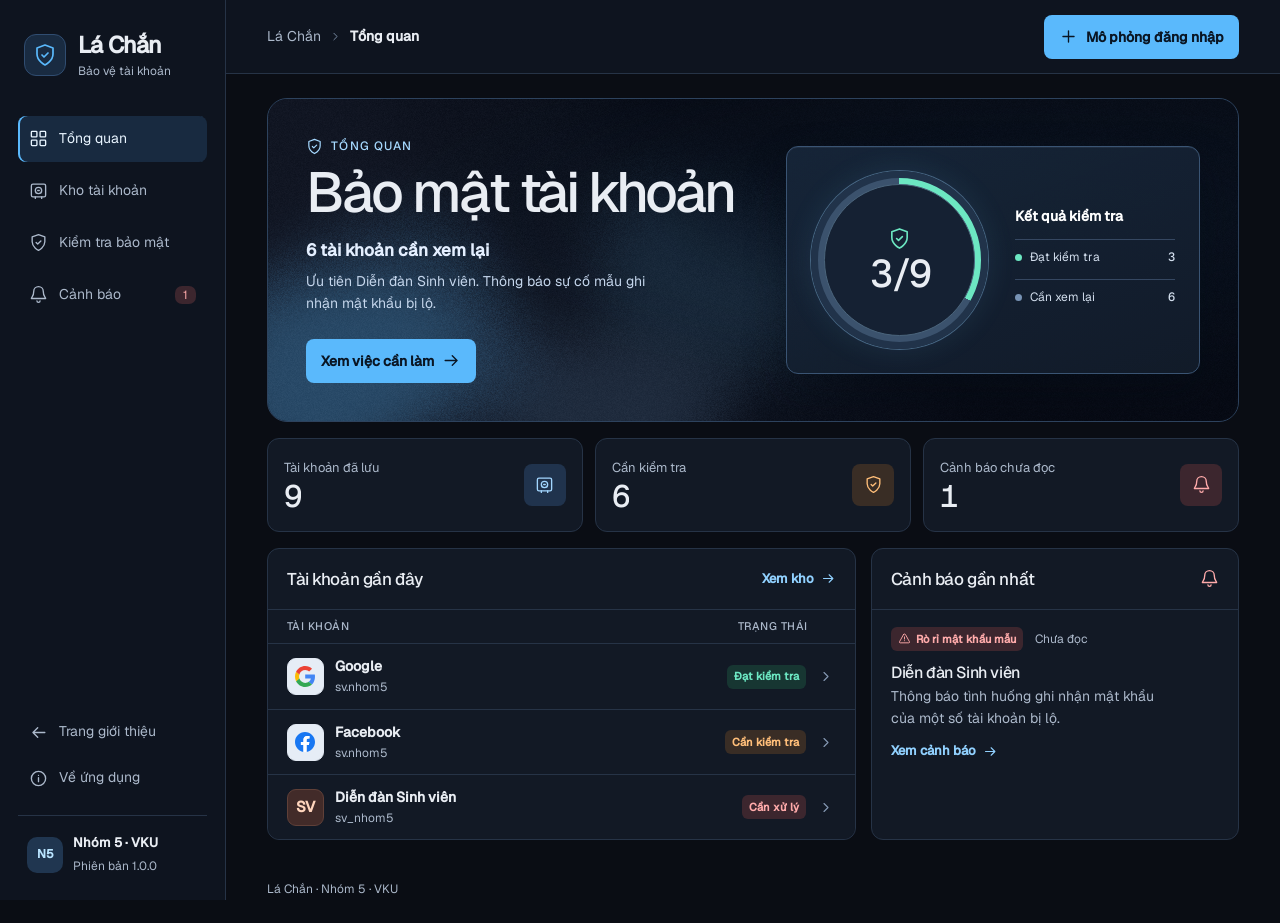
==== app.html @ aacc7a65 "Add files via upload" ====
<!doctype html>
<html lang="vi" data-type="software" data-radius="soft" data-ground="sky" data-motion="live">
<head>
  <meta charset="utf-8">
  <meta name="viewport" content="width=device-width, initial-scale=1">
  <meta name="page-type" content="software">
  <meta name="site-kind" content="software">
  <meta name="theme-color" content="#0a0d14">
  <meta name="description" content="Kho tài khoản, kiểm tra mật khẩu và theo dõi cảnh báo bảo mật của Nhóm 5.">
  <meta property="og:title" content="Lá Chắn · Kho tài khoản">
  <meta property="og:description" content="Quản lý tài khoản và biết việc bảo mật nào cần xử lý.">
  <title>Lá Chắn · Kho tài khoản</title>
  <link rel="icon" href="assets/favicon.png">
  <link rel="stylesheet" href="assets/fonts/fonts.css">
  <link rel="stylesheet" href="assets/taste/system.css">
  <link rel="stylesheet" href="assets/taste/motion.css">
  <link rel="stylesheet" href="app.css">
  <template id="taste-preload">
    <link rel="modulepreload" href="assets/taste/moments/moments.js">
    <link rel="modulepreload" href="assets/taste/moments/lib.js">
    <link rel="modulepreload" href="assets/taste/moments/counter-rolls/moment.js">
  </template>
  <script>
    if (location.protocol !== "file:") {
      document.head.append(document.getElementById("taste-preload").content.cloneNode(true));
      document.documentElement.classList.add('m-enter');
      document.documentElement.classList.add('mo-js');
      setTimeout(() => document.documentElement.classList.add('m-enter-done'), 700);
      setTimeout(() => document.documentElement.classList.add('mo-safe'), 2500);
    }
  </script>
  <script type="module">
    if (location.protocol !== "file:") {
      import("./assets/taste/moments/moments.js").catch(() => {
        document.documentElement.classList.add("mo-safe");
      });
    }
  </script>
  <script defer src="app.js"></script>
  <script defer src="assets/taste-app.js"></script>
</head>
<body>
  <svg class="symbols" xmlns="http://www.w3.org/2000/svg" aria-hidden="true">
    <symbol id="i-shield" viewBox="0 0 24 24"><path d="M12 22s8-4 8-11V5l-8-3-8 3v6c0 7 8 11 8 11Z"/><path d="m9 12 2 2 4-4"/></symbol>
    <symbol id="i-overview" viewBox="0 0 24 24"><rect x="3" y="3" width="7" height="7" rx="1"/><rect x="14" y="3" width="7" height="7" rx="1"/><rect x="3" y="14" width="7" height="7" rx="1"/><rect x="14" y="14" width="7" height="7" rx="1"/></symbol>
    <symbol id="i-vault" viewBox="0 0 24 24"><rect x="3" y="4" width="18" height="16" rx="2"/><path d="M8 20v2m8-2v2m-5-10h2"/><circle cx="12" cy="12" r="4"/></symbol>
    <symbol id="i-bell" viewBox="0 0 24 24"><path d="M18 8a6 6 0 0 0-12 0c0 7-3 7-3 9h18c0-2-3-2-3-9m-8 12a2 2 0 0 0 4 0"/></symbol>
    <symbol id="i-plus" viewBox="0 0 24 24"><path d="M12 5v14M5 12h14"/></symbol>
    <symbol id="i-arrow" viewBox="0 0 24 24"><path d="M4 12h15m-6-6 6 6-6 6"/></symbol>
    <symbol id="i-search" viewBox="0 0 24 24"><circle cx="10.5" cy="10.5" r="6"/><path d="m15 15 4.5 4.5"/></symbol>
    <symbol id="i-chevron" viewBox="0 0 24 24"><path d="m9 6 6 6-6 6"/></symbol>
    <symbol id="i-alert" viewBox="0 0 24 24"><path d="M10.3 4.5 2.8 18a1.5 1.5 0 0 0 1.3 2h15.8a1.5 1.5 0 0 0 1.3-2L13.7 4.5a2 2 0 0 0-3.4 0Z"/><path d="M12 9v4m0 3h.01"/></symbol>
    <symbol id="i-lock" viewBox="0 0 24 24"><rect x="5" y="10" width="14" height="11" rx="2"/><path d="M8 10V7a4 4 0 0 1 8 0v3m-4 5v2"/></symbol>
    <symbol id="i-close" viewBox="0 0 24 24"><path d="m6 6 12 12M6 18 18 6"/></symbol>
    <symbol id="i-eye" viewBox="0 0 24 24"><path d="M2 12s4-6 10-6 10 6 10 6-4 6-10 6-10-6-10-6Z"/><circle cx="12" cy="12" r="2.5"/></symbol>
    <symbol id="i-spark" viewBox="0 0 24 24"><path d="M12 2l2.4 7.6L22 12l-7.6 2.4L12 22l-2.4-7.6L2 12l7.6-2.4L12 2Z"/></symbol>
    <symbol id="i-info" viewBox="0 0 24 24"><circle cx="12" cy="12" r="9"/><path d="M12 11v5m0-8h.01"/></symbol>
    <symbol id="i-refresh" viewBox="0 0 24 24"><path d="M19 8a8 8 0 1 0 1 7m-1-11v5h-5"/></symbol>
    <symbol id="i-check" viewBox="0 0 24 24"><path d="m5 12 4 4L19 6"/></symbol>
    <symbol id="i-back" viewBox="0 0 24 24"><path d="M20 12H5m6-6-6 6 6 6"/></symbol>
  </svg>
  <a class="skip" href="#main">Bỏ qua điều hướng</a>
  <div class="app-frame">
    <aside class="sidebar">
      <a class="brand" href="#tong-quan">
        <span class="brand-mark"><svg class="icon"><use href="#i-shield"/></svg></span>
        <span>Lá Chắn<small>Bảo vệ tài khoản</small></span>
      </a>
      <nav aria-label="Điều hướng chính">
        <a href="#tong-quan" data-route="tong-quan"><svg class="icon"><use href="#i-overview"/></svg><span>Tổng quan</span></a>
        <a href="#kho-tai-khoan" data-route="kho-tai-khoan"><svg class="icon"><use href="#i-vault"/></svg><span>Kho tài khoản</span></a>
        <a href="#kiem-tra" data-route="kiem-tra"><svg class="icon"><use href="#i-shield"/></svg><span>Kiểm tra bảo mật</span></a>
        <a href="#canh-bao" data-route="canh-bao"><svg class="icon"><use href="#i-bell"/></svg><span>Cảnh báo</span><span class="nav-count" data-unread hidden></span></a>
      </nav>
      <div class="sidebar-bottom">
        <a class="about-button" href="index.html"><svg class="icon" aria-hidden="true"><use href="#i-back"/></svg> Trang giới thiệu</a>
        <button class="about-button" type="button" data-action="about"><svg class="icon"><use href="#i-info"/></svg> Về ứng dụng</button>
        <div class="project"><span class="avatar">N5</span><span>Nhóm 5 · VKU<small>Phiên bản 1.0.0</small></span></div>
      </div>
    </aside>
    <main id="main" tabindex="-1">
      <header class="topbar">
        <div class="breadcrumb"><span class="breadcrumb-root">Lá Chắn</span><svg class="icon" aria-hidden="true"><use href="#i-chevron"/></svg><span id="breadcrumb">Tổng quan</span></div>
        <button class="btn btn--primary" type="button" data-action="login"><svg class="icon"><use href="#i-plus"/></svg> Mô phỏng đăng nhập</button>
      </header>
      <noscript><p class="empty">Hãy bật JavaScript trong trình duyệt để dùng Lá Chắn.</p></noscript>
      <div class="workspace wrap">
        <section class="view" id="tong-quan" aria-labelledby="title-overview">
          <section class="hero" data-enter aria-labelledby="title-overview">
            <div class="hero-grain" data-fx="grain-gradient" data-fx-seed="37"
                 data-fx-params='{"speed":0.18,"grain":0.34,"grainMotion":0,"tint":0.23,"calm":0.9,"calmX":0.22}'
                 data-fx-palette='{"bg":"#101927","surface":"#142840","ink":"#e9edf3","accent":"#5ab9fc"}' aria-hidden="true"></div>
            <div class="hero-copy">
              <p class="hero-kicker"><svg class="icon" aria-hidden="true"><use href="#i-shield"/></svg> Tổng quan</p>
              <h1 id="title-overview" tabindex="-1">Bảo mật tài khoản</h1>
              <p id="hero-title"></p>
              <p id="hero-copy"></p>
              <a class="btn btn--primary" href="#kiem-tra">Xem việc cần làm <svg class="icon" aria-hidden="true"><use href="#i-arrow"/></svg></a>
            </div>
            <div class="hero-visual" data-enter-media>
              <div class="coverage-dial" aria-hidden="true">
                <div id="coverage-ring" class="coverage-ring"></div>
                <div class="coverage-dial-label">
                  <svg class="icon"><use href="#i-shield"/></svg>
                  <strong id="coverage-ratio"></strong>
                </div>
              </div>
              <div class="coverage-legend">
                <p class="coverage-heading">Kết quả kiểm tra</p>
                <p><i class="legend-dot legend-clear"></i><span>Đạt kiểm tra</span><strong id="coverage-clear"></strong></p>
                <p><i class="legend-dot legend-review"></i><span>Cần xem lại</span><strong id="coverage-review"></strong></p>
              </div>
            </div>
          </section>
          <div class="metrics" id="metrics" data-moment="counter-rolls" data-moment-opts='{"duration":950,"stagger":70}'></div>
          <div class="overview-grid">
            <section class="panel" aria-labelledby="recent-title">
              <div class="panel-heading">
                <h2 id="recent-title">Tài khoản gần đây</h2>
                <a class="text-link" href="#kho-tai-khoan">Xem kho <svg class="icon"><use href="#i-arrow"/></svg></a>
              </div>
              <div class="row-labels" aria-hidden="true"><span>Tài khoản</span><span>Trạng thái</span></div>
              <div id="recent-accounts"></div>
            </section>
            <section class="panel spotlight" aria-labelledby="spotlight-title">
              <div class="panel-heading"><h2 id="spotlight-title">Cảnh báo gần nhất</h2><svg class="icon spotlight-icon" aria-hidden="true"><use href="#i-bell"/></svg></div>
              <div class="spotlight-body">
                <span class="badge tone-risk"><svg class="icon" aria-hidden="true"><use href="#i-alert"/></svg> Rò rỉ mật khẩu mẫu</span>
                <span class="incident-status" id="spotlight-status"></span>
                <h3>Diễn đàn Sinh viên</h3>
                <p>Thông báo tình huống ghi nhận mật khẩu của một số tài khoản bị lộ.</p>
                <a class="text-link" href="#canh-bao">Xem cảnh báo <svg class="icon"><use href="#i-arrow"/></svg></a>
              </div>
            </section>
          </div>
        </section>
        <section class="view" id="kho-tai-khoan" aria-labelledby="title-vault" hidden>
          <div class="page-heading"><h1 id="title-vault" tabindex="-1">Kho tài khoản</h1><p>Xem thông tin đăng nhập và trạng thái của các tài khoản đã lưu.</p></div>
          <div class="panel">
            <div class="vault-toolbar">
              <label class="search"><svg class="icon"><use href="#i-search"/></svg><input id="vault-search" type="search" aria-label="Tìm tài khoản" placeholder="Tìm dịch vụ hoặc tên đăng nhập"></label>
              <label class="filter"><span class="sr-only">Lọc tài khoản</span><select id="vault-filter">
                <option value="all">Tất cả trạng thái</option><option value="review">Cần kiểm tra</option><option value="clear">Không có việc cần làm</option>
              </select></label>
            </div>
            <p class="result-count" id="vault-count" aria-live="polite"></p>
            <div class="row-labels" aria-hidden="true"><span>Tài khoản</span><span>Trạng thái</span></div>
            <div id="vault-accounts"></div>
          </div>
        </section>
        <section class="view" id="kiem-tra" aria-labelledby="title-health" hidden>
          <div class="page-heading"><h1 id="title-health" tabindex="-1">Kiểm tra bảo mật</h1><p>Ưu tiên tài khoản liên quan đến sự cố, rồi xem mật khẩu và xác thực hai yếu tố.</p></div>
          <div class="checks" id="security-checks"></div>
        </section>
        <section class="view" id="canh-bao" aria-labelledby="title-alerts" hidden>
          <div class="page-heading"><h1 id="title-alerts" tabindex="-1">Cảnh báo</h1><p>Xem sự cố ở dịch vụ đã lưu và các bước xử lý được đề xuất.</p></div>
          <div id="alerts-content"></div>
        </section>
      </div>
      <footer class="main-footer">Lá Chắn · Nhóm 5 · VKU</footer>
    </main>
  </div>
  <dialog id="dialog" aria-labelledby="dialog-title">
    <div class="dialog-head">
      <h2 id="dialog-title"></h2>
      <button class="btn icon-button" type="button" data-action="close" aria-label="Đóng hộp thoại"><svg class="icon"><use href="#i-close"/></svg></button>
    </div>
    <div id="dialog-content"></div>
  </dialog>
  <div id="notice" class="notice" role="status" aria-live="polite"></div>
</body>
</html>
---- assets/fonts/fonts.css ----
/* cyrillic-ext */
@font-face {
  font-family: 'Geist';
  font-style: normal;
  font-weight: 400 500;
  font-display: swap;
  src: url(geist-1.woff2) format('woff2');
  unicode-range: U+0460-052F, U+1C80-1C8A, U+20B4, U+2DE0-2DFF, U+A640-A69F, U+FE2E-FE2F;
}
/* cyrillic */
@font-face {
  font-family: 'Geist';
  font-style: normal;
  font-weight: 400 500;
  font-display: swap;
  src: url(geist-2.woff2) format('woff2');
  unicode-range: U+0301, U+0400-045F, U+0490-0491, U+04B0-04B1, U+2116;
}
/* vietnamese */
@font-face {
  font-family: 'Geist';
  font-style: normal;
  font-weight: 400 500;
  font-display: swap;
  src: url(geist-3.woff2) format('woff2');
  unicode-range: U+0102-0103, U+0110-0111, U+0128-0129, U+0168-0169, U+01A0-01A1, U+01AF-01B0, U+0300-0301, U+0303-0304, U+0308-0309, U+0323, U+0329, U+1EA0-1EF9, U+20AB;
}
/* latin-ext */
@font-face {
  font-family: 'Geist';
  font-style: normal;
  font-weight: 400 500;
  font-display: swap;
  src: url(geist-4.woff2) format('woff2');
  unicode-range: U+0100-02BA, U+02BD-02C5, U+02C7-02CC, U+02CE-02D7, U+02DD-02FF, U+0304, U+0308, U+0329, U+1D00-1DBF, U+1E00-1E9F, U+1EF2-1EFF, U+2020, U+20A0-20AB, U+20AD-20C4, U+2113, U+2C60-2C7F, U+A720-A7FF;
}
/* latin */
@font-face {
  font-family: 'Geist';
  font-style: normal;
  font-weight: 400 500;
  font-display: swap;
  src: url(geist-5.woff2) format('woff2');
  unicode-range: U+0000-00FF, U+0131, U+0152-0153, U+02BB-02BC, U+02C6, U+02DA, U+02DC, U+0304, U+0308, U+0329, U+2000-206F, U+20AC, U+2122, U+2191, U+2193, U+2212, U+2215, U+FEFF, U+FFFD;
}
/* cyrillic-ext */
@font-face {
  font-family: 'Geist Mono';
  font-style: normal;
  font-weight: 400 500;
  font-display: swap;
  src: url(geist-6.woff2) format('woff2');
  unicode-range: U+0460-052F, U+1C80-1C8A, U+20B4, U+2DE0-2DFF, U+A640-A69F, U+FE2E-FE2F;
}
/* cyrillic */
@font-face {
  font-family: 'Geist Mono';
  font-style: normal;
  font-weight: 400 500;
  font-display: swap;
  src: url(geist-7.woff2) format('woff2');
  unicode-range: U+0301, U+0400-045F, U+0490-0491, U+04B0-04B1, U+2116;
}
/* symbols2 */
@font-face {
  font-family: 'Geist Mono';
  font-style: normal;
  font-weight: 400 500;
  font-display: swap;
  src: url(geist-8.woff2) format('woff2');
  unicode-range: U+2000-2001, U+2004-2008, U+200A, U+23B8-23BD, U+2500-259F;
}
/* vietnamese */
@font-face {
  font-family: 'Geist Mono';
  font-style: normal;
  font-weight: 400 500;
  font-display: swap;
  src: url(geist-9.woff2) format('woff2');
  unicode-range: U+0102-0103, U+0110-0111, U+0128-0129, U+0168-0169, U+01A0-01A1, U+01AF-01B0, U+0300-0301, U+0303-0304, U+0308-0309, U+0323, U+0329, U+1EA0-1EF9, U+20AB;
}
/* latin-ext */
@font-face {
  font-family: 'Geist Mono';
  font-style: normal;
  font-weight: 400 500;
  font-display: swap;
  src: url(geist-10.woff2) format('woff2');
  unicode-range: U+0100-02BA, U+02BD-02C5, U+02C7-02CC, U+02CE-02D7, U+02DD-02FF, U+0304, U+0308, U+0329, U+1D00-1DBF, U+1E00-1E9F, U+1EF2-1EFF, U+2020, U+20A0-20AB, U+20AD-20C4, U+2113, U+2C60-2C7F, U+A720-A7FF;
}
/* latin */
@font-face {
  font-family: 'Geist Mono';
  font-style: normal;
  font-weight: 400 500;
  font-display: swap;
  src: url(geist-11.woff2) format('woff2');
  unicode-range: U+0000-00FF, U+0131, U+0152-0153, U+02BB-02BC, U+02C6, U+02DA, U+02DC, U+0304, U+0308, U+0329, U+2000-206F, U+20AC, U+2122, U+2191, U+2193, U+2212, U+2215, U+FEFF, U+FFFD;
}
---- assets/taste/system.css ----
/*
  taste-skill system.css - the one system for the page. Link it first, then assets/ui/cards.css (the
  feature card, its panel and the fragment placements), then set the palette (--p-*), the fonts and
  the radius set on :root in the page (node scripts/start.mjs prints that block).
  Do not add a second grid, spacing scale, type scale, radius scale, button or card style.
*/

/* ---------------------------------------------------------------- tokens */
:root {
  /* palette (hex only; fx.js reads --bg --surface --ink --muted --accent --accent-ink) */
  --p-bg: #ffffff;
  --p-surface: #f4f4f4;
  --p-ink: #111111;
  --p-muted: #6b6b6b;
  --p-accent: #1a4be0;
  --p-accent-ink: #ffffff;
  --p-action: #1a4be0;      /* buttons, links, focus: the accent, or the ink when the accent is too pale */
  --p-action-ink: #ffffff;
  --p-inv-bg: #111111;
  --p-inv-surface: #1c1c1c;
  --p-inv-ink: #f4f4f4;
  --p-inv-muted: #a3a3a3;
  --p-inv-accent: #ffffff;
  --p-inv-accent-ink: #111111;
  --p-inv-action: #ffffff;
  --p-inv-action-ink: #111111;
  /* the lit ground behind UI and in the closing band (references/cards.md), one per page, tech pages only
     (none on kind other, which is flat): <html data-ground="sand|sky|sage|painting">. system.js gives it to every ground
     that holds UI, on light and dark pages alike; --hue on one panel changes only its accent */
  --ground-bg: #d9ccb7; --ground-surface: #e9e0d2; --ground-ink: #2a2622; --ground-muted: #5a534a; --ground-accent: #a8794a;

  /* fonts */
  --font-display: system-ui, -apple-system, "Segoe UI", sans-serif;
  --font-text: system-ui, -apple-system, "Segoe UI", sans-serif;
  --font-mono: ui-monospace, "SFMono-Regular", Menlo, Consolas, monospace;
  --display-weight: 400;    /* headlines 400; 500 on a tech page (software, gaming, hardware) */
  --display-tracking: -0.025em;

  /* the page rhythm (references/layout-v4.md): one section per screen. The header is fixed and
     --nav tall; every section is padded --padt above and --padb (plus the phone action bar, --bar)
     below, and is exactly one or two screens tall (--h: 1 or 2; --hm on a phone). The hero's words
     start --hgap under the header and its content ends --hpadb above the fold. */
  --nav: 72px;
  --padt: 120px;
  --padb: 72px;
  --hgap: 48px;
  --hpadb: 64px;
  --bar: 0px;
  /* grid: one .wrap (alias .container) for the header, every section and the footer, the same
     --gut on both sides: 1280 wide at x 80-1360 at 1440, 342 at x 24-366 at 390 */
  --container: 1280px;
  --gut: 80px;
  --pad: var(--gut);
  --gutter: 24px;

  /* spacing: 4/8 scale */
  --s-1: 4px;  --s-2: 8px;  --s-3: 12px; --s-4: 16px; --s-5: 24px;
  --s-6: 32px; --s-7: 48px; --s-8: 64px; --s-9: 96px; --s-10: 128px;
  --section: 40px;      /* only a .section outside main (the kit's demo pages); every main > section and
                           footer.closing take --padt and --padb */
  --section-band: 56px; /* the same for an older footer outside footer.closing */
  --head-gap: 48px;     /* the one heading-to-content gap, 32 on a phone (layout.css reads it as --ly-head-gap) */
  --card-pad: 16px;     /* card padding (cards.css sets its own for cards with a panel) */
  --card-gap: 16px;     /* gap between cards */

  /* type scale (the only sizes on the page) */
  --t-label: 13px;
  --t-small: 14px;
  --t-body: 16px;
  --t-lead: 18px;
  --t-card: 18px;
  --t-h3: 24px;
  /* straight lines from the phone size at 390 to the desktop size at 1440 (system.md's table) */
  --t-h2: clamp(30px, 1.72vw + 23.3px, 48px);
  --t-h1: clamp(38px, 3.24vw + 25.4px, 72px);
  /* a big number stays a step under the h2 (VI-11): 38 at 1440, 28 at 390, so it never reads as a
     section heading; a stats row and a price set their own, smaller still */
  --t-stat: clamp(28px, .952vw + 24.29px, 38px);

  /* radius: one scale (soft by default; data-radius on <html> switches it) */
  --r-sm: 8px;  --r-md: 12px; --r-lg: 20px; --r-btn: 8px;

  /* controls (fixed here; a page never adds its own) */
  --btn-h: 44px;
  --btn-h-sm: 36px;
  --nav-h: var(--nav);  /* the older name, kept for the kit's files */
  --icon: 16px;         /* small icons: socials, menu chevrons, mono brand marks */

  /* motion: the one UI ease-out (motion.css --m-ease and ui/base.css --u-ease read it; references/motion.md) */
  --ease: cubic-bezier(.2, .8, .2, 1);
  --dur: 180ms;
}
html[data-radius="sharp"] { --r-sm: 4px; --r-md: 6px;  --r-lg: 8px;  --r-btn: 4px; }
html[data-radius="soft"]  { --r-sm: 8px; --r-md: 12px; --r-lg: 20px; --r-btn: 8px; }
html[data-radius="round"] { --r-sm: 10px; --r-md: 16px; --r-lg: 24px; --r-btn: 999px; }
/* the four lit grounds (references/cards.md); sand is the default above. painting goes with
   painterly-landscape (x.ai's daylight sky over olive hills) */
html[data-ground="sky"]      { --ground-bg: #c6d3df; --ground-surface: #d6e0e9; --ground-ink: #25303a; --ground-muted: #4d5964; --ground-accent: #3f6a92; }
html[data-ground="sage"]     { --ground-bg: #cdd6c6; --ground-surface: #dce3d6; --ground-ink: #262d24; --ground-muted: #535b51; --ground-accent: #6c8e63; }
html[data-ground="painting"] { --ground-bg: #79a8d6; --ground-surface: #a6c4e2; --ground-ink: #16212c; --ground-muted: #273949; --ground-accent: #9c9b3c; }
/* cards.css takes its card and panel radii from this scale */
html[data-radius] .card { --c-r: var(--r-lg); }
html[data-radius] .panel { --p-r: var(--r-md); }

/* a phone: the header 56, the sections padded 96 / 48, the hero's words 40 under the header and its
   content ending 24 above the fold, 24 at both sides, 12 between columns */
@media (max-width: 639px) {
  :root { --nav: 56px; --padt: 96px; --padb: 48px; --hgap: 40px; --hpadb: 24px; --gut: 24px; --gutter: 12px; --card-gap: 12px; --head-gap: 32px; }
}
@media (min-width: 640px) {
  :root { --gut: 48px; --section: 48px; --section-band: 72px; --card-pad: 24px; }
}
@media (min-width: 1024px) {
  :root { --gut: 80px; --section: 56px; --section-band: 96px; --card-gap: 24px;
          --t-lead: 20px; --t-card: 20px; --t-h3: 28px; }
  /* a place (and a local service): the 1200 column at x 120-1320 */
  html[data-type="place"] { --gut: 120px; --container: 1200px; }
}
/* a place (VI-06, ST-96, PH-23): its own smaller type (h1 48/53 and 32/37, h2 32/40 and 24/30, titles
   and the sub-line 20 and 18), the Recipe 3 hero's gap under its photograph (40, 24 on a phone),
   square photographs and cards and 2px buttons, whatever data-radius and data-buttons say */
:root[data-type="place"] {
  --hgap: 40px;
  --t-h1: clamp(32px, 1.524vw + 26.06px, 48px);
  --t-h2: clamp(24px, .762vw + 21px, 32px);
  --t-h3: clamp(20px, .381vw + 18.51px, 24px);
  --r-sm: 2px; --r-md: 0px; --r-lg: 0px; --r-btn: 2px;
}
:root[data-type="place"] :is(h1, .t-h1) { line-height: 1.104; }
:root[data-type="place"] :is(h2, .t-h2) { line-height: 1.25; }
@media (max-width: 639px) {
  :root[data-type="place"] { --hgap: 24px; }
  :root[data-type="place"] :is(h1, .t-h1) { line-height: 1.156; }
}

/* ---------------------------------------------------------------- grounds (at most three) */
:root, .ground-base {
  --bg: var(--p-bg); --surface: var(--p-surface); --ink: var(--p-ink); --muted: var(--p-muted);
  --accent: var(--p-accent); --accent-ink: var(--p-accent-ink); --card: var(--p-surface);
  --action: var(--p-action); --action-ink: var(--p-action-ink);
}
.ground-surface {
  --bg: var(--p-surface); --surface: var(--p-bg); --ink: var(--p-ink); --muted: var(--p-muted);
  --accent: var(--p-accent); --accent-ink: var(--p-accent-ink); --card: var(--p-bg);
  --action: var(--p-action); --action-ink: var(--p-action-ink);
}
.ground-inverse {
  --bg: var(--p-inv-bg); --surface: var(--p-inv-surface); --ink: var(--p-inv-ink); --muted: var(--p-inv-muted);
  --accent: var(--p-inv-accent); --accent-ink: var(--p-inv-accent-ink); --card: var(--p-inv-surface);
  --action: var(--p-inv-action); --action-ink: var(--p-inv-action-ink);
}
:root, .ground-base, .ground-surface, .ground-inverse {
  --line: color-mix(in oklab, var(--ink) 11%, transparent);
  --line-strong: color-mix(in oklab, var(--ink) 20%, transparent);
  /* effects (fx.js) and UI fragments (assets/ui) take the colours of the ground they sit on */
  --fx-bg: var(--bg); --fx-surface: var(--surface); --fx-ink: var(--ink); --fx-muted: var(--muted);
  --fx-accent: var(--accent); --fx-accent-ink: var(--accent-ink);
  --ui-font: var(--font-text); --ui-mono: var(--font-mono); --ui-radius: var(--r-md);
}
.ground-base, .ground-surface, .ground-inverse { background: var(--bg); color: var(--ink); }

/* ---------------------------------------------------------------- base */
*, *::before, *::after { box-sizing: border-box; }
/* an anchor lands on the section's top (the judge's frame): the fixed header covers --nav of its --padt */
html { -webkit-text-size-adjust: 100%; scroll-padding-top: 0; scroll-behavior: auto; margin: 0; }
body {
  margin: 0; background: var(--bg); color: var(--ink);
  font: 400 var(--t-body)/1.55 var(--font-text);
  -webkit-font-smoothing: antialiased; text-rendering: optimizeLegibility; overflow-x: clip;
}
img, svg, video, canvas { display: block; max-width: 100%; }
/* hidden means hidden, also on an img the line above makes a block (a menu tab's photograph, a peek photograph) */
[hidden] { display: none !important; }
img, video { height: auto; }
a { color: inherit; text-decoration: none; }
button { font: inherit; color: inherit; }
h1, h2, h3, h4, p, ul, ol, figure, blockquote { margin: 0; }
ul, ol { padding: 0; list-style: none; }
h1, h2, h3, h4 {
  font-family: var(--font-display); font-weight: var(--display-weight);
  letter-spacing: var(--display-tracking); text-wrap: balance; overflow-wrap: break-word;
  /* a long word (a German compound at 390) breaks at a syllable with a hyphen, in the language of <html lang>;
     only words of 10 letters or more, 4 at least on each side, so a short English heading never breaks */
  hyphens: auto; -webkit-hyphens: auto; hyphenate-limit-chars: 10 4 4;
}
h1, .t-h1 { font-size: var(--t-h1); line-height: 1.04; }
h2, .t-h2 { font-size: var(--t-h2); line-height: 1.1; }
h3, .t-h3 { font-size: var(--t-h3); line-height: 1.2; }
h4, .t-card { font-family: var(--font-text); font-weight: 500; font-size: var(--t-card); line-height: 1.3; letter-spacing: -0.01em; }
p { text-wrap: pretty; }
.t-lead  { font-size: var(--t-lead); line-height: 1.5; }
.t-body  { font-size: var(--t-body); line-height: 1.55; }
.t-small { font-size: var(--t-small); line-height: 1.5; }
.t-label { font-size: var(--t-label); font-weight: 500; line-height: 1.4; letter-spacing: 0.01em; }
.t-stat  { font-family: var(--font-display); font-weight: var(--display-weight); font-size: var(--t-stat);
           line-height: 1; letter-spacing: var(--display-tracking); font-variant-numeric: tabular-nums; }
.muted { color: var(--muted); }
.mono  { font-family: var(--font-mono); }
.measure { max-width: 62ch; }
:focus-visible { outline: 2px solid var(--action); outline-offset: 2px; border-radius: 2px; }
::selection { background: color-mix(in oklab, var(--accent) 30%, transparent); }

/* ---------------------------------------------------------------- grid */
.wrap, .container { width: min(100% - 2 * var(--gut), var(--container)); margin-inline: auto; padding-inline: 0; }
.grid { display: grid; grid-template-columns: repeat(12, minmax(0, 1fr)); column-gap: var(--gutter); row-gap: var(--card-gap); }
.grid > * { min-width: 0; grid-column: 1 / -1; }
.section { padding-block: var(--section); }

/* ---------------------------------------------------------------- one section per screen
   The page is a stack of screens. Framed at scrollY = k x the screen height, a shot shows exactly one
   section: the hero alone on the first screen, every other section (and footer.closing, the close and
   the footer in one) exactly one or two screens tall, its h2 first, --padt under its top. Heights
   and padding do it: no pinning, snapping or script.
     <section class="section" id=".." style="--h: 2">     (2 screens; --hm sets a phone's count alone)
       <div class="wrap"> the h2 first, then the content </div>     (the one in-flow child)
     </section>
   A layer (a full-bleed photograph or ground behind the words) is an <img class="layer" aria-hidden="true">
   beside the .wrap. Content must fit: one screen holds 708px of content at 1440x900 (900 - 120 - 72),
   two hold 1,608 (the second screen's part starts --padt under its top with .g2). From 640 to 1279 a
   section keeps at least its screens and grows past them rather than overlap the next. */
main > :is(section, .section), footer.closing {
  position: relative; box-sizing: border-box;
  height: calc(var(--h, 1) * 100vh); height: calc(var(--h, 1) * 100svh);
  padding: var(--padt) 0 calc(var(--padb) + var(--bar));
}
main > :is(section, .section) > :is(.wrap, .container), footer.closing > .wrap { position: relative; z-index: 1; height: 100%; }
main > :is(section, .section) > :is(.wrap, .container):not(.grid) { display: flex; flex-direction: column; }
/* a .wrap that is the section's grid too (class="wrap grid"): its rows start at the top */
main > :is(section, .section) > :is(.wrap, .container).grid { align-content: start; }
/* .fill: the block that takes what the screen leaves under the heading (a photograph, a frame) */
main > :is(section, .section) > .wrap > .fill { flex: 1 1 0; min-height: 0; }
/* two screens as two groups: row 1 the h2 and the first group, row 2 the rest (no second h2), starting
   --padt under the second screen's top, so the second shot looks like any other section */
main > :is(section, .section).g2, footer.closing.g2 { --h: 2; }
main > :is(section, .section).g2 > :is(.wrap, .container), footer.closing.g2 > .wrap { display: grid; grid-template-rows: minmax(0, 1fr) minmax(0, 1fr); row-gap: calc(var(--padt) + var(--padb) + var(--bar)); }
main > :is(section, .section).g2 > :is(.wrap, .container) > *, footer.closing.g2 > .wrap > * { min-height: 0; align-self: start; }
main > :is(section, .section).g2 > :is(.wrap, .container) > :is(.group, .fill) { align-self: stretch; }
/* a group: one screen's part of a .g2 section (its h2 and first rows, or the rest) */
.group { display: flex; flex-direction: column; min-height: 0; }
/* each screen's card row runs down to that screen's foot (the cards stretch, their panels grow), so
   the second screen of a .g2 is never a short row over an empty ground; both rows end on the same line */
@media (min-width: 1024px) {
  main > :is(section, .section).g2 > .wrap > .grid:last-child,
  main > :is(section, .section).g2 > .wrap > .group > .grid:last-child { align-self: stretch; flex: 1 1 auto; min-height: 0; }
}
.group > .fill { flex: 1 1 0; min-height: 0; }
@media (min-width: 640px) and (max-width: 1279px) {
  main > :is(section, .section):not(.hero, .section--hero), footer.closing {
    height: auto; min-height: calc(var(--h, 1) * 100vh); min-height: calc(var(--h, 1) * 100svh);
  }
  /* the section is a column and its .wrap takes all of it, so a .fill (a photograph, a frame) still
     grows to the section's foot (a min-height percentage would not resolve, leaving it at its least) */
  /* :where() keeps it at no weight, so a page's own phone- or tablet-only hiding (section.desk-only { display: none }) wins */
  :where(main > :is(section, .section):not(.hero, .section--hero), footer.closing) { display: flex; flex-direction: column; }
  main > :is(section, .section):not(.hero, .section--hero) > :is(.wrap, .container), footer.closing > .wrap { flex: 1 0 auto; height: auto; min-height: 0; }
}
/* a phone: lvh (the screen with its bars hidden) for every section but the hero; --hm when stacking
   makes the content taller than the desktop count */
@media (max-width: 639px) {
  /* at least its screens, never less: content a screen cannot hold makes the section taller (the rhythm
     check then asks for --hm: 2 or less content); a fixed height would lay its last rows over the next
     section, the fault the phone shots showed most (a list under the closing heading and its button) */
  main > :is(section, .section):not(.hero, .section--hero), footer.closing {
    height: auto; min-height: calc(var(--hm, var(--h, 1)) * 100vh); min-height: calc(var(--hm, var(--h, 1)) * 100lvh);
  }
  /* one grid row at least the screens tall that grows with the .wrap's content: the .wrap is stretched to
     it, so its .fill and its two groups still share a definite height */
  /* (at no weight, as on the tablet: a page's own section.desk-only { display: none } still hides it) */
  :where(main > :is(section, .section):not(.hero, .section--hero):has(> :is(.wrap, .container)), footer.closing) {
    display: grid; grid-template-columns: minmax(0, 1fr); grid-template-rows: 1fr; grid-auto-rows: auto;
  }
  main > :is(section, .section):not(.hero, .section--hero) > :is(.wrap, .container), footer.closing > .wrap { height: auto; }
  main > :is(section, .section).g2m, footer.closing.g2m { --hm: 2; }
  main > :is(section, .section).g2m > :is(.wrap, .container), footer.closing.g2m > .wrap { display: grid; grid-template-rows: minmax(0, 1fr) minmax(0, 1fr); row-gap: calc(var(--padt) + var(--padb) + var(--bar)); }
  /* stacked in one, the two groups keep the open cards' 32px, so the first group's last panel never meets
     the next card's title */
  main > :is(section, .section).g2:not(.g2m) > :is(.wrap, .container) { display: flex; row-gap: var(--s-6); }
  /* what the two screens leave goes around the second group, so it opens below the header, not on the fold */
  main > :is(section, .section).g2:not(.g2m) > :is(.wrap, .container) > :last-child { margin-block: auto; }
  main > :is(section, .section).g2:not(.g2m) > :is(.wrap, .container) > * { align-self: stretch; }
}
/* a layer: the photograph or ground of a whole section, under its words, edge to edge */
main > :is(section, .section) > :is(img, video, canvas, picture).layer,
footer.closing > :is(img, video, canvas, picture).layer {
  position: absolute; inset: 0; z-index: 0; width: 100%; height: 100%; max-width: none; object-fit: cover; object-position: var(--pos, 50% 50%);
}
main > :is(section, .section) > picture.layer > img { width: 100%; height: 100%; object-fit: cover; }

/* the hero: exactly the first screen, the fixed header over its top. Its words start --hgap under the
   header (--photo adds a full-bleed photograph's height above them on a place); its content ends
   --hpadb above the fold, and nothing of the next section shows, at 1440, 1024, 820 and 390.
     <section class="hero hero--<type>"><div class="wrap"><div class="hero-text"> .. </div>[one strip]</div></section>
   .hero-text holds the whole composition (the words, and the picture or window beside or under them);
   one docked strip (logos, three facts) may follow it, at most 96px, desktop only. */
main > :is(.hero, .section--hero) {
  height: 100vh; height: 100svh; min-height: 0;
  padding: calc(var(--nav) + var(--photo, 0px) + var(--hgap)) 0 calc(var(--hpadb) + var(--bar));
}
:is(.hero, .section--hero) > .wrap { height: 100%; display: grid; grid-template-rows: minmax(0, 1fr) auto; row-gap: var(--s-7); }
:is(.hero, .section--hero) > .wrap > .hero-text { min-height: 0; }
/* a phone: the hero is at least the first screen and grows when a short phone (320x640) cannot hold its
   words, buttons and picture, so nothing of it lies over the next section or under the header */
@media (max-width: 639px) {
  main > :is(.hero, .section--hero) { height: auto; min-height: 100vh; min-height: 100svh; }
  main > :is(.hero, .section--hero):has(> :is(.wrap, .container)) { display: grid; grid-template-columns: minmax(0, 1fr); grid-template-rows: 1fr; grid-auto-rows: auto; }
  main > :is(.hero, .section--hero) > :is(.wrap, .container) { height: auto; }
}
:is(.hero, .section--hero) > .wrap > .hero-strip { grid-row: 2; max-height: 96px; }
@media (max-width: 639px) { :is(.hero, .section--hero) > .wrap > .hero-strip { display: none; } }
.section--hero .section-head { max-width: 860px; }
/* the starter's own hero (hero-split): the words on span-5 top-aligned, the picture on span-6 start-7
   as tall as the hero's content box (at most 716 at 1440x900); a phone stacks words, then the picture
   in what is left */
.hero-text.hero-split { height: 100%; align-items: stretch; }
.hero-split > .hero-copy { align-self: start; }
.hero-split > .hero-visual { position: relative; min-height: 0; height: 100%; }
@media (max-width: 1023px) {
  .hero-text.hero-split { display: flex; flex-direction: column; gap: var(--s-6); }
  .hero-split > .hero-visual { flex: 1 1 0; min-height: 200px; height: auto; }
}
.hero-copy > * + * { margin-top: var(--s-5); }
/* the h1 first in the words' column: its capitals start on the picture's top line, not the line box's
   (the leading above the capitals would put the words about 12px under the photograph's top) */
.hero-copy > h1:first-child { text-box: trim-start cap alphabetic; }
.hero-copy > .btn-row { margin-top: var(--s-6); }
/* three short facts at the foot of the words' column, on the picture's bottom line (no dead space
   under the buttons): <dl class="hero-facts"><div><dt>..</dt><dd>..</dd></div> x3</dl> */
@media (min-width: 1024px) {
  .hero-split > .hero-copy { height: 100%; display: flex; flex-direction: column; }
  .hero-split > .hero-copy > .hero-facts { margin-top: auto; }
}
.hero-facts { display: grid; grid-template-columns: repeat(3, minmax(0, 1fr)); gap: var(--s-5) var(--gutter); margin: 0; }
.hero-facts > div { display: grid; gap: var(--s-1); align-content: start; }
.hero-facts dt { font-size: var(--t-small); color: var(--muted); }
.hero-facts dd { margin: 0; font-weight: 500; }
@media (max-width: 1023px) { .hero-facts { display: none; } }
/* a notice line above the h1 (changed hours, a delivery cut-off): one line with a number, static,
   starting on the left line like the h1 under it */
.hero-notice { font-size: var(--t-small); font-weight: 500; color: var(--ink); }
.hero-notice b, .hero-notice strong { font-weight: 500; color: var(--accent); }
.hero-copy > .hero-notice + h1 { margin-top: var(--s-5); }

/* a phone: open tiles from a row of three or four (rooms, goods, beans) go two-up, an odd last one
   across the row, so a row of three fits one 844px screen (stacked one under another they need two) */
@media (max-width: 639px) {
  .grid > .tile:is(.span-3, .span-4) { grid-column: auto / span 6; }
  .grid > .tile:is(.span-3, .span-4):nth-child(odd of .tile):nth-last-child(1 of .tile) { grid-column: 1 / -1; }
  .grid > .tile:is(.span-3, .span-4) .tile__head { flex-wrap: wrap; gap: 0 var(--s-2); }
}
/* a phone: open cards (words on the ground, the panel under them) stacked one under another keep 32px
   between a panel's foot and the next card's title, so a title never reads as the panel's caption */
@media (max-width: 639px) { .grid:has(> .card--open) { row-gap: var(--s-6); } }
/* a phone stacks a two-screen section's four open tiles into its two screens: their panels take 180px (a wide
   crop), so the h2 and the first two tiles of two lines each end on the first screen and the four inside both,
   not a third of a screen past. A page that sets its group's own --p-h (#features .panel) sets its phone value
   too, as the starter does */
@media (max-width: 639px) { main > :is(section, .section).g2 .card--open > .panel { --p-h: 180px; } }
/* spans: desktop >= 1024. Tablet 640-1023: text cards on span-3 and span-6 go two-up; cards with a
   panel (a visual needs the width; the one exception is a span-6 pair, below)
   and everything else (split text and visuals, span-4 cards, span-5/7/8 blocks) take the full row, so a split stacks and no row is left half empty. Phone < 640: one column. */
@media (min-width: 640px) and (max-width: 1023px) {
  .grid > .card.span-3:not(:has(> .panel)), .grid > .card.span-6:not(:has(> .panel)) { grid-column: auto / span 6; }
  /* the one exception with a panel: a 2x2 (or a pair) of span-6 cards stays two-up from 720px (a panel
     of about 310px and more, wide enough for a kit fragment), so four cards take one or two screens
     at 768-820 instead of a card per row (four stacked panels run past two screens). Split cards and
     every other span keep the full row. Under 720 a card per row. */
  @media (min-width: 720px) {
    .grid > .card.span-6:has(> .panel):not(.card--split) { grid-column: auto / span 6; }
    .grid > .card.span-6:has(> .panel):not(.card--split):nth-child(odd of .card.span-6):nth-last-child(1 of .card.span-6) { grid-column: 1 / -1; }
  }
  /* open tiles (rooms, models, people, a photo pair) go two-up; an odd last one takes the row */
  .grid > .tile:is(.span-3, .span-4, .span-6) { grid-column: auto / span 6; }
  .grid > .tile:is(.span-3, .span-4, .span-6):nth-child(odd of .tile):nth-last-child(1 of .tile) { grid-column: 1 / -1; }
}
@media (min-width: 1024px) {
  .span-2  { grid-column: auto / span 2; }
  .span-3  { grid-column: auto / span 3; }
  .span-4  { grid-column: auto / span 4; }
  .span-5  { grid-column: auto / span 5; }
  .span-6  { grid-column: auto / span 6; }
  .span-7  { grid-column: auto / span 7; }
  .span-8  { grid-column: auto / span 8; }
  .span-9  { grid-column: auto / span 9; }
  .span-10 { grid-column: auto / span 10; }
  .span-12 { grid-column: auto / span 12; }
  .start-1 { grid-column-start: 1; } .start-2 { grid-column-start: 2; } .start-3 { grid-column-start: 3; }
  .start-5 { grid-column-start: 5; } .start-6 { grid-column-start: 6; } .start-7 { grid-column-start: 7; }
  .start-4 { grid-column-start: 4; } .start-8 { grid-column-start: 8; } .start-9 { grid-column-start: 9; }
  .start-10 { grid-column-start: 10; }
  /* a split is top-aligned: the words' first line and the picture's top on one line (never centred
     against each other, never mirrored: text left, the visual right, on every split of the page) */
  .grid--middle, .grid--top { align-items: start; }
}
/* card rows: every card in a row the same height (a plain .grid stretches them) */
.grid:is(.grid--middle, .grid--top) > .card { align-self: stretch; }
/* 1024-1279: a span-4 card's panel would be about 220px wide, too narrow for real UI. Cards with a
   panel on span-4 go two-up, a span-8 one takes the row, and an odd last one takes the row too
   (steps, proof row: two, then one wide; bento: the wide card, then the four small ones two by two) */
@media (min-width: 1024px) and (max-width: 1279px) {
  .grid > .card.span-4:has(> .panel) { grid-column: auto / span 6; }
  .grid > .card.span-8:has(> .panel),
  .grid > .card.span-4:has(> .panel):nth-child(odd of .card.span-4):nth-last-child(1 of .card.span-4) { grid-column: 1 / -1; }
}

/* ---------------------------------------------------------------- section heading */
.section-head { max-width: 760px; margin-bottom: var(--head-gap); display: grid; gap: var(--s-4); }
/* every heading starts on the left line (a centred head among left ones reads as a mistake): the
   old centred head is left-aligned too */
.section-head--center { text-align: left; justify-items: start; }
/* a head row: the h2 (and its line) left, one link or the section's button at the right line */
.section-head--split { max-width: none; display: flex; align-items: end; justify-content: space-between; gap: var(--s-5); flex-wrap: wrap; }
.section-head--split > div { display: grid; gap: var(--s-4); max-width: 760px; }
.section-head p { color: var(--ink); font-size: var(--t-lead); line-height: 1.5; max-width: 60ch; }
.section-head--row { max-width: none; display: flex; align-items: end; justify-content: space-between; gap: var(--s-5); flex-wrap: wrap; }
.section-head--row > div { display: grid; gap: var(--s-4); max-width: 760px; }
/* the hero row (hero-product, hero-cycle): the h1 and its line left, the buttons right, across 1280 */
.section--hero .section-head--row { max-width: none; }

/* ---------------------------------------------------------------- buttons (one pair, a dealt look)
   One pair a page, .btn--primary and .btn--secondary, in the look dealt with the page (sections.md)
   and set once on <html data-buttons>; the markup never changes:
     solid  filled primary, outlined secondary, the radius scale (Figma; the default)
     pill   pills, a chevron after the primary's label, a tinted secondary (x.ai)
     tonal  the radius scale, a tinted secondary with no outline (Linear, Vercel)
     arrow  an arrow after the primary's label; the secondary is a text link with an arrow (Stripe)
     block  near-square corners, 48px tall; the secondary is an underlined text link (shops, hotels) */
.btn {
  display: inline-flex; align-items: center; justify-content: center; gap: var(--s-2);
  height: var(--btn-h); padding: 0 var(--s-5); border-radius: var(--r-btn); border: 1px solid transparent;
  font: 500 var(--t-body)/1 var(--font-text); letter-spacing: 0; white-space: nowrap; cursor: pointer;
  transition: background-color var(--dur) var(--ease), color var(--dur) var(--ease), border-color var(--dur) var(--ease), text-decoration-color var(--dur) var(--ease);
}
.btn--primary { background: var(--action); color: var(--action-ink); }
.btn--primary:hover { background: color-mix(in oklab, var(--action) 86%, var(--ink)); }
/* an inverted primary (the action is the ground's ink: a brand band, a lit ground): its hover steps toward the ground, as the filled one steps toward the ink */
.ground-brand .btn--primary:hover { background: color-mix(in oklab, var(--action) 88%, var(--bg)); }
/* the ground's own colour with a clear border: never grey on grey, readable on an effect too */
.btn--secondary { background: var(--bg); color: var(--ink); border-color: var(--line-strong); }
.btn--secondary:hover { background: color-mix(in oklab, var(--bg) 94%, var(--ink)); border-color: color-mix(in oklab, var(--ink) 35%, transparent); }
.btn--sm { height: var(--btn-h-sm); padding: 0 var(--s-4); font-size: var(--t-small); }
html[data-buttons="pill"] { --r-btn: 999px; }
html[data-buttons="block"] { --r-btn: 2px; --btn-h: 48px; }
html:is([data-buttons="pill"], [data-buttons="tonal"]) .btn--secondary { background: color-mix(in oklab, var(--ink) 8%, var(--bg)); border-color: transparent; }
html:is([data-buttons="pill"], [data-buttons="tonal"]) .btn--secondary:hover { background: color-mix(in oklab, var(--ink) 14%, var(--bg)); border-color: transparent; }
/* arrow and block: the secondary is a text link at the button's height (no box: one button look) */
html:is([data-buttons="arrow"], [data-buttons="block"]) .btn--secondary {
  background: none; border-color: transparent; padding-inline: var(--s-2);
  text-decoration: underline; text-underline-offset: 4px; text-decoration-color: var(--line-strong);   /* the .link look */
}
html:is([data-buttons="arrow"], [data-buttons="block"]) .btn--secondary:hover { background: none; border-color: transparent; text-decoration-color: currentColor; }
/* the glyph after a label: a chevron (pill) or an arrow (arrow), drawn so every font shows the same */
html[data-buttons="pill"] .btn--primary::after,
html[data-buttons="arrow"] :is(.btn--primary, .btn--secondary)::after {
  content: ""; flex: none; width: 12px; height: 12px; margin-right: -2px; background: currentColor;
  -webkit-mask: var(--btn-glyph) center / contain no-repeat; mask: var(--btn-glyph) center / contain no-repeat;
  transition: transform var(--dur) var(--ease);
}
html[data-buttons="pill"] { --btn-glyph: url("data:image/svg+xml,%3Csvg xmlns='http://www.w3.org/2000/svg' viewBox='0 0 12 12'%3E%3Cpath d='M4.5 2.5 8 6l-3.5 3.5' fill='none' stroke='black' stroke-width='1.6' stroke-linecap='round' stroke-linejoin='round'/%3E%3C/svg%3E"); }
html[data-buttons="arrow"] { --btn-glyph: url("data:image/svg+xml,%3Csvg xmlns='http://www.w3.org/2000/svg' viewBox='0 0 12 12'%3E%3Cpath d='M1.5 6h8.5M6.5 2.5 10 6l-3.5 3.5' fill='none' stroke='black' stroke-width='1.5' stroke-linecap='round' stroke-linejoin='round'/%3E%3C/svg%3E"); }
@media (hover: hover) and (pointer: fine) { html:is([data-buttons="pill"], [data-buttons="arrow"]) .btn:hover::after { transform: translateX(3px); } }
.btn:active { transform: translateY(1px) scale(.985); }
.btn--arrow::after { content: "\2192"; transition: transform var(--dur) var(--ease); }
@media (hover: hover) and (pointer: fine) { .btn--arrow:hover::after { transform: translateX(3px); } }
/* the drawn arrow (assets/motion: its stem grows and its head moves 3px on hover), the last child of
   a primary button, a pill or a link: <svg class="m-arrow" viewBox="0 0 12 12" aria-hidden="true">
   <path class="m-arrow__stem" d="M1 6h8"/><path class="m-arrow__head" d="M4.5 2.5 8 6l-3.5 3.5"/></svg>.
   It replaces the dealt glyph, so a button never shows two */
.m-arrow { flex: none; width: 12px; height: 12px; margin-right: -2px; overflow: visible;
           fill: none; stroke: currentColor; stroke-width: 1.6; stroke-linecap: round; stroke-linejoin: round; }
.btn--xl .m-arrow { width: 0.62em; height: 0.62em; stroke-width: 1.4; }
:is(.btn, .link, .pill):has(> .m-arrow)::after { content: none; display: none; }
.btn-row { display: flex; flex-wrap: wrap; gap: var(--s-3); align-items: center; }
.section-head--center .btn-row { justify-content: center; }
/* on the phone every button row stacks full width */
@media (max-width: 639px) {
  .btn-row { flex-direction: column; align-items: stretch; width: 100%; justify-self: stretch; }
  /* full width, the second action is a text link at the button's height under the filled one (an
     outline across the whole screen reads as a rule, a pale fill as a switched-off button) */
  .btn-row > .btn--secondary { background: none; border-color: transparent; text-decoration: underline; text-underline-offset: 4px; text-decoration-color: var(--line-strong); }
  .section-head--split > .btn { width: 100%; }
}
.link { display: inline-flex; align-items: center; gap: var(--s-2); font-weight: 500; color: var(--ink);
        text-decoration: underline; text-decoration-color: var(--line-strong); text-underline-offset: 4px;
        transition: text-decoration-color var(--dur) var(--ease); }
.link:hover { text-decoration-color: currentColor; }
.link::after { content: "\2192"; display: inline-block; text-decoration: none; transition: transform var(--dur) var(--ease); }
@media (hover: hover) and (pointer: fine) { .link:hover::after { transform: translateX(3px); } }
.pill { display: inline-flex; align-items: center; gap: var(--s-2); height: 32px; padding: 0 var(--s-3);
        border-radius: 999px; border: 1px solid var(--line); background: var(--card);
        font-size: var(--t-label); color: var(--ink); }
.pill .muted { color: var(--muted); }

/* ---------------------------------------------------------------- card (one style) */
.card {
  display: flex; flex-direction: column; gap: var(--s-2); min-width: 0;
  background: var(--card); border: 1px solid var(--line); border-radius: var(--r-lg); padding: var(--card-pad);
}
/* small titles in the text face: a display face at 20px (a condensed or hairline serif) reads smaller than the body */
.card > h3, .card > h4, .card--plan h3 { font-family: var(--font-text); font-weight: 500; font-size: var(--t-card); line-height: 1.3; letter-spacing: -0.01em; }
/* the type floor (system.md): text people read is 16px or more in ink; cards.css sets it for its
   card text, this for a plain card's lines */
.card > p { color: var(--ink); font-size: var(--t-body); max-width: 52ch; }
/* at most two boxes one inside the other (sections.md): a card whose panel holds UI drops its own
   box, so its title and lines sit on the page ground over the panel (Figma's tiles), or runs the
   panel flush to its sides and bottom (cards.css .panel--flush) */
.card.card--open { --c-pad: 0px; background: none; border: 0; box-shadow: none; padding: 0; overflow: visible; }
.card.card--open > .panel { margin: var(--s-5) 0 0; border-radius: var(--r-lg); }
.card.card--open > .panel--top { margin: 0 0 var(--s-5); }
.card--plan.is-featured { border-color: var(--action); box-shadow: inset 0 0 0 1px var(--action); }
/* cards.css (linked after this file) sets .card { gap: 0 } for feature cards; a plan keeps its 16px rows */
.card.card--plan { gap: var(--s-4); }

/* ---------------------------------------------------------------- visuals: panels and frames
   A card's .panel (the inset visual), .stage and the placements (.at-corner, .at-rise, .at-over,
   .at-right, .at-center, .stage--fade-*) come from assets/ui/cards.css (references/cards.md).
   This file adds the frames (hero, split, square, closing band) and lets a .stage work inside them.
   The grounds' colours: system.js lights every ground that holds UI (see there). */
:not(.card) > .panel { border-radius: var(--p-r, var(--r-md)); }   /* a panel on its own: four round corners */
.menu-card .panel { --p-h: 160px; }
.frame {
  position: relative; isolation: isolate; overflow: clip; display: flex; align-items: center; justify-content: center;
  background: var(--surface); border-radius: var(--r-lg); border: 1px solid var(--line);
  padding: clamp(var(--s-4), 4vw, var(--s-7));
}
/* a zero-width spacer keeps --ratio (height / width) as the frame's minimum height */
.frame::before { content: ""; flex: none; width: 0; padding-top: var(--ratio, 0px); }
/* an object or scene (assets/objects) and a photograph (.frame__img) fill the frame themselves */
.frame > :not(canvas, .stage, .loop-pause, .frame__fx, .frame__img, [data-print], [data-scene], .print3d) { position: relative; max-width: 100%; min-width: 0; }
/* a photograph is a plain rectangle in its frame: no border, no print, no filter */
.frame--photo { padding: 0; border: 0; }
/* .frame--fill: as tall as its row (a split's picture beside the words, down to the section's foot);
   stacked on a tablet or a phone it takes what the screen leaves, at least 200px */
.frame--fill { height: 100%; }
@media (max-width: 1023px) {
  .grid.fill:has(> .frame--fill) { display: flex; flex-direction: column; gap: var(--s-6); }
  .grid.fill > .frame--fill { flex: 1 1 0; height: auto; min-height: 200px; }
}
/* a split's words as a column: the last block (stats, a link) on the picture's bottom line */
.split-col { display: flex; flex-direction: column; gap: var(--s-5); }
@media (min-width: 1024px) { .split-col { height: 100%; } .split-col > .split-col__end { margin-top: auto; } }
:is(.frame, .panel) > .frame__img { position: absolute; inset: 0; z-index: 0; width: 100%; height: 100%; max-width: none; object-fit: cover; }
.frame--portrait { --ratio: 125%; }
/* the product stage (hero-product): wide, the product whole on it; a phone gets a tall stage */
.frame--stage { --ratio: 50%; }
@media (max-width: 639px) { .frame--stage, .frame--portrait { --ratio: 120%; } }
.frame--hero { padding: clamp(24px, 5vw, 64px); }
.frame--split { --ratio: 80%; }
.frame--square { --ratio: 100%; }
/* the closing band: the hero's echo, lit with the page's ground (sand, sky, sage or painting) on light
   and dark pages alike, so its text and buttons take that ground's ink. Its effect sits on a layer of
   its own, <div class="frame__fx" data-fx="..">, held still and calm where the text sits (system.js) */
.frame--cta { min-height: 420px; }
/* .frame--lit: the same for an object's frame that holds a few words in its clear half (the
   product statement's facts in a .frame__text, lower left; the object stands right of centre) */
.frame--cta, .frame--lit {
  border-color: transparent; background: var(--ground-bg); color: var(--ground-ink);
  --bg: var(--ground-surface); --surface: var(--ground-surface); --ink: var(--ground-ink); --muted: var(--ground-muted);
  --action: var(--ground-ink); --action-ink: var(--ground-surface);
  --line: color-mix(in oklab, var(--ground-ink) 12%, transparent); --line-strong: color-mix(in oklab, var(--ground-ink) 24%, transparent);
}
.frame > .frame__fx { position: absolute; inset: 0; z-index: 0; }
/* on a light page the buttons on a lit ground keep the page's own action colour: one action, one look
   (a dark page keeps the lit ground's ink, which reads on the bright ground) */
html:not([data-tone="dark"]) :is(.frame--cta, .frame--lit, .footer--statement) { --action: var(--p-action); --action-ink: var(--p-action-ink); }
/* a card on a photograph (a booking form over the room): the card holds the page's colours */
.frame--photo:has(> .card) { padding: clamp(var(--s-5), 5vw, var(--s-8)) clamp(var(--s-4), 4vw, var(--s-7)); }
.frame--photo > .card { position: relative; z-index: 1; width: min(100%, 480px); }   /* flat: no shadow at rest (ST-97) */
.frame--cta > .frame__fx { opacity: .85; }
.frame--lit > .frame__text { z-index: 2; align-self: flex-end; margin-right: auto; width: min(100%, 360px); display: grid; gap: var(--s-5); }
/* 2:1 on a desktop; a phone gets 2:3, the words at the top and the object smaller and low under
   them (its hero preset), so the facts never touch the object */
.frame--lit { --ratio: 50%; }
@media (max-width: 639px) { .frame--lit { --ratio: 150%; } .frame--lit > .frame__text { align-self: flex-start; } }
@media (max-width: 639px) { .frame--split { --ratio: 100%; } }
/* A hero, wide or split frame (x.ai's hero window): --w on the rising fragment's slot (its true width)
   centres it while it fits; anchored 24px in and cut by the right edge once the frame is narrower.
   --pair on the .stage (the main fragment's width plus the part of the second that sticks out)
   centres the pair; below 1024 the main one alone. In a card's panel cards.css places it (.at-corner,
   .at-rise, .at-right; a centred .at-rise.fit narrows with the panel), as its recipe says. */
.frame > .stage > .at-rise { --ax: max(24px, calc(50% - var(--w, 64%) / 2)); }
.frame--hero > .stage > .at-rise { --ax: max(24px, calc(50% - var(--pair, var(--w, 64%)) / 2)); }
.frame--hero > .stage > .at-over { --bx: max(24px, calc(50% - var(--pair, 800px) / 2)); }
@media (max-width: 1023px) { .frame--hero > .stage > .at-rise { --ax: max(24px, calc(50% - var(--w, 64%) / 2)); } }
/* a frame holding a cards.css .stage: the stage fills it and places the fragments (references/cards.md);
   the hero and wide frames are 16:7 and square on a phone; below 1024 only the main fragment shows */
.frame:has(> .stage) { padding: 0; }
.frame--hero:has(> .stage) { aspect-ratio: 16 / 7; }
@media (max-width: 1023px) {
  .frame--hero:has(> .stage) { aspect-ratio: 3 / 2; }   /* a tablet: room for the main fragment's rows */
}
/* a tablet held upright (820x1180): a taller frame, so the hero fills the screen without a gap */
@media (min-width: 640px) and (max-width: 1023px) and (orientation: portrait) {
  .frame--hero:has(> .stage) { aspect-ratio: 4 / 3; }
}
@media (max-width: 1023px) {
  .frame--hero > .stage > :is(.at-over, .at-over-l) { display: none; }
}
/* a split frame is about 440-560px wide from 1024 to 1279: the main piece alone there */
@media (min-width: 1024px) and (max-width: 1279px) {
  .frame--split > .stage > :is(.at-over, .at-over-l) { display: none; }
}
@media (max-width: 639px) {
  .frame--hero:has(> .stage) { aspect-ratio: 1; }
  .frame > .stage > :is(.at-over, .at-over-l) { display: none; }
  /* phone: cards.css sets a fragment 16px in on both sides, and system.js holds every loop on its
     finished picture, so no pause button lands on the UI */
}
/* a small object on a focal tile (.at-center): its true width (--w, 288px for the slider), narrowed
   on a small panel so 24px of ground always shows on both sides (a span-4 panel is 304px at 1280) */
.stage > .at-center { width: calc(100% - 48px); max-width: var(--w, 288px); }
.stage > .at-center > :is([data-ui], .ui) { width: 100%; max-width: none; }
/* .to-edge stretches a fragment's surface past the bottom (cards.css); doc's surface is its page */
.stage > .to-edge > .ui-doc > .ui-doc__page { min-height: 100%; }
/* .hero-stage: whole fragments side by side in a frame, never overlapping or cut (a row of app
   screens); the first is the main one, and the ones that no longer fit drop out from the end */
.hero-stage { container: hero-stage / inline-size; width: 100%; }
.hero-stage__row { display: flex; align-items: center; justify-content: center; gap: var(--s-5); }
.hero-stage__row > * { flex: none; max-width: 100%; }
@container hero-stage (max-width: 1060px) { .hero-stage__row > :nth-child(n + 3) { display: none; } }
@container hero-stage (max-width: 740px)  { .hero-stage__row > :nth-child(n + 2) { display: none; } }
/* the pause button on every visual that moves by itself for more than 5 s (WCAG 2.2.2): ui.js adds it
   to a loop when it starts to move, system.js to the hero's ground. Write a button.loop-pause into
   the frame only for a loop of your own (hero-cycle). The same solid 32px disc in the page colours as
   assets/ui/base.css's, 12px in from the bottom-right corner, with a 44px hit area. */
.loop-pause {
  position: absolute; right: 12px; bottom: 12px; z-index: 6; display: grid; place-items: center;
  width: 32px; height: 32px; margin: 0; padding: 0; border-radius: 50%; cursor: pointer;
  border: 1px solid color-mix(in oklab, var(--ink) 16%, transparent); background: var(--bg); color: var(--ink);
  box-shadow: 0 1px 2px rgb(0 0 0 / .12), 0 4px 12px -4px rgb(0 0 0 / .28);
}
.loop-pause::before { content: ""; position: absolute; inset: -6px; border-radius: 50%; }
.loop-pause svg { width: 14px; height: 14px; fill: currentColor; }
@media (prefers-reduced-motion: reduce) { .loop-pause { display: none; } }

/* ---------------------------------------------------------------- navigation */
/* The header: fixed, opaque, one hairline under it, the same at every depth (no blur, no shadow, no
   floating pill, never hidden on scroll). Its .wrap is the page's, so the logo starts on the left line
   and the main button ends on the right one. Plain words, 15px, sentence case; one filled button. */
.nav {
  position: fixed; inset: 0 0 auto 0; z-index: 50; height: var(--nav);
  background: var(--bg); color: var(--ink); border-bottom: 1px solid var(--line);
}
.nav__bar { height: 100%; display: flex; align-items: center; gap: var(--s-8); }
/* a text logo: the display face at 500, 22px (the client's SVG logo replaces it when there is one) */
.nav__logo { display: inline-flex; align-items: center; gap: var(--s-2); font: 500 22px/1 var(--font-display); letter-spacing: -0.02em; flex: none; }
@media (max-width: 639px) { .nav__logo { font-size: 20px; } }
.nav__logo svg, .nav__logo img { height: 24px; width: auto; }
/* the brand's mark beside its name, in the accent (the client's logo replaces both). Dealt shapes:
   <span class="mark" data-mark="dots|arc|ring|petal|leaf|stack" aria-hidden="true"></span> */
.mark { display: inline-block; flex: none; width: 22px; height: 22px; background: var(--accent);
        -webkit-mask: var(--mark) center / contain no-repeat; mask: var(--mark) center / contain no-repeat; }
.mark[data-mark="dots"]  { --mark: url("data:image/svg+xml,%3Csvg xmlns='http://www.w3.org/2000/svg' viewBox='0 0 24 24'%3E%3Ccircle cx='6.5' cy='6.5' r='4.5'/%3E%3Ccircle cx='17.5' cy='6.5' r='4.5'/%3E%3Ccircle cx='6.5' cy='17.5' r='4.5'/%3E%3Crect x='13' y='13' width='9' height='9' rx='1.5'/%3E%3C/svg%3E"); }
.mark[data-mark="arc"]   { --mark: url("data:image/svg+xml,%3Csvg xmlns='http://www.w3.org/2000/svg' viewBox='0 0 24 24'%3E%3Cpath d='M2.5 21.5V12a9.5 9.5 0 0 1 19 0v9.5h-6V12a3.5 3.5 0 0 0-7 0v9.5z'/%3E%3C/svg%3E"); }
.mark[data-mark="ring"]  { --mark: url("data:image/svg+xml,%3Csvg xmlns='http://www.w3.org/2000/svg' viewBox='0 0 24 24'%3E%3Cpath fill-rule='evenodd' d='M12 2a10 10 0 1 1 0 20 10 10 0 0 1 0-20zm0 5.5a4.5 4.5 0 1 0 0 9 4.5 4.5 0 0 0 0-9z'/%3E%3C/svg%3E"); }
.mark[data-mark="petal"] { --mark: url("data:image/svg+xml,%3Csvg xmlns='http://www.w3.org/2000/svg' viewBox='0 0 24 24'%3E%3Ccircle cx='12' cy='6.6' r='5'/%3E%3Ccircle cx='17.4' cy='12' r='5'/%3E%3Ccircle cx='12' cy='17.4' r='5'/%3E%3Ccircle cx='6.6' cy='12' r='5'/%3E%3Ccircle cx='12' cy='12' r='4'/%3E%3C/svg%3E"); }
.mark[data-mark="leaf"]  { --mark: url("data:image/svg+xml,%3Csvg xmlns='http://www.w3.org/2000/svg' viewBox='0 0 24 24'%3E%3Cpath d='M3 21C3 10 10 3 21 3c0 11-7 18-18 18z'/%3E%3C/svg%3E"); }
.mark[data-mark="stack"] { --mark: url("data:image/svg+xml,%3Csvg xmlns='http://www.w3.org/2000/svg' viewBox='0 0 24 24'%3E%3Crect x='2' y='2.5' width='20' height='5.5' rx='2.75'/%3E%3Crect x='2' y='9.25' width='14' height='5.5' rx='2.75'/%3E%3Crect x='2' y='16' width='8' height='5.5' rx='2.75'/%3E%3C/svg%3E"); }
/* initial: the name's first letter on a small accent tile (<span class="mark mark--initial" aria-hidden="true">K</span>);
   wordmark: no mark, the name alone */
.mark.mark--initial { -webkit-mask: none; mask: none; display: inline-grid; place-items: center; border-radius: calc(var(--r-sm) * 0.75);
  color: var(--accent-ink); font: var(--display-weight, 400) 13px/1 var(--font-display); letter-spacing: 0; }
.footer__mark .mark, .footer .nav__logo .mark { width: 0.8em; height: 0.8em; margin-right: 0.18em; vertical-align: -0.04em; }
.footer__mark .mark--initial, .footer .nav__logo .mark--initial { width: 1em; height: 1em; font-size: 0.6em; }
.nav--split .nav__logo .mark--initial { width: 26px; height: 26px; font-size: 15px; }
.nav__links { display: flex; align-self: stretch; gap: var(--s-1); flex: 1; min-width: 0; }
.nav__item { display: flex; align-items: center; height: 100%; }
.nav__link {
  position: relative; display: inline-flex; align-items: center; gap: var(--s-1); height: 36px; padding: 0 var(--s-3); border-radius: var(--r-sm);
  font-size: 15px; font-weight: 500; color: var(--ink); white-space: nowrap; transition: background-color var(--dur) var(--ease), color var(--dur) var(--ease);
}
/* a small laptop (1024-1279): the words sit closer, so a bar of four words never wraps or reaches the logo */
@media (min-width: 1024px) and (max-width: 1279px) {
  .nav__bar { gap: var(--s-6); }
  .nav__link { padding: 0 var(--s-2); }
  .nav__link::before, .nav__link[aria-current="page"]::after { left: var(--s-2); right: var(--s-2); }
  .nav__links { gap: 0; }
}
/* the words take no pill or fill (ST-08, ST-11): a 2px line draws under the word from the left on hover and focus and leaves to the right */
.nav__link::before { content: ""; position: absolute; left: var(--s-3); right: var(--s-3); bottom: -2px; height: 2px; border-radius: 2px; background: currentColor;
  transform: scaleX(0); transform-origin: right; transition: transform var(--dur) var(--ease); pointer-events: none; }
.nav__link:hover::before, .nav__link:focus-visible::before, .nav__item:hover > .nav__link::before, .nav__item:focus-within > .nav__link::before { transform: scaleX(1); transform-origin: left; }
.nav__actions > .nav__link::before { left: var(--s-2); right: var(--s-2); }
.nav__link .chev { width: 12px; height: 12px; opacity: .6; transition: transform var(--dur) var(--ease); }
/* the page you are on: a 2px bar under its word (still, the same inset as the hover line) */
.nav__link[aria-current="page"]::after { content: ""; position: absolute; left: var(--s-3); right: var(--s-3); bottom: -2px; height: 2px; border-radius: 2px; background: currentColor; }
.nav__expand { display: none; }
.nav__actions { display: flex; align-items: center; gap: var(--s-4); flex: none; }
/* the bar's button: the page's primary at the one button height (44, 48 with data-buttons="block"; ST-09) */
.nav__actions .btn { height: var(--btn-h); padding-inline: var(--s-5); font-size: 15px; }
.nav__actions > .nav__link { padding-inline: var(--s-2); }
.nav__toggle { display: none; }

.nav__menu {
  position: absolute; left: 0; right: 0; top: 100%; background: var(--bg); color: var(--ink);
  border-top: 1px solid var(--line); border-bottom: 1px solid var(--line);
  padding: var(--s-7) 0 var(--s-8); opacity: 0; visibility: hidden; transform: translateY(-6px);
  transition: opacity 120ms var(--ease), transform 120ms var(--ease), visibility 0s linear 120ms;
}
@media (min-width: 1024px) {
  /* hover opens the full-width panel after 150ms of intent; a click on the word goes to its page */
  .nav__item:hover > .nav__menu, .nav__item:focus-within > .nav__menu {
    opacity: 1; visibility: visible; transform: none; transition-duration: 200ms, 200ms, 0s; transition-delay: 150ms, 150ms, 150ms;
  }
  .nav__item:hover > .nav__link .chev, .nav__item:focus-within > .nav__link .chev { transform: rotate(180deg); }
}
.menu-col { display: grid; gap: var(--s-2); align-content: start; }
.menu-col > .t-label { color: var(--muted); margin-bottom: var(--s-2); }
.menu-col a { display: grid; gap: var(--s-1); padding: var(--s-2) 0; font-weight: 500; }
.menu-col a span { font-weight: 400; color: var(--muted); font-size: var(--t-small); }
.menu-col a:hover { color: var(--action); }
.menu-card { display: grid; gap: var(--s-3); }
.menu-card .panel { --ratio: 56.25%; }

@media (max-width: 1023px) {
  .nav__links, .nav__actions { display: none; }
  /* the menu button takes the secondary button's look on a 44px tap area */
  .nav__toggle {
    display: inline-grid; place-items: center; margin-left: auto; width: 44px; height: 44px; border-radius: var(--r-btn);
    border: 1px solid var(--line-strong); background: transparent; color: var(--ink); cursor: pointer; flex: none;
  }
  .nav.is-open .nav__links {
    display: flex; flex-direction: column; position: fixed; top: var(--nav); left: 0; right: 0; bottom: 0;
    padding: var(--s-4) var(--gut) calc(var(--btn-h) * 2 + 56px); background: var(--bg); overflow-y: auto; gap: 0;
  }
  .nav.is-open .nav__item { display: grid; grid-template-columns: 1fr auto; height: auto; border-bottom: 1px solid var(--line); }
  .nav.is-open .nav__link { height: 56px; padding: 0; font-size: 20px; background: none; }
  .nav.is-open .nav__link[aria-current="page"]::after { left: 0; right: auto; width: 24px; bottom: 10px; }
  .nav.is-open .nav__link::before { display: none; }
  .nav.is-open .nav__link .chev { display: none; }
  .nav.is-open .nav__expand {
    display: inline-grid; place-items: center; width: 44px; height: 56px; border: 0; background: none; color: var(--ink); cursor: pointer;
  }
  .nav__expand svg { width: 16px; height: 16px; transition: transform var(--dur) var(--ease); }
  .nav__item.is-expanded .nav__expand svg { transform: rotate(180deg); }
  .nav.is-open .nav__menu {
    position: static; grid-column: 1 / -1; display: none; opacity: 1; visibility: visible; transform: none;
    box-shadow: none; border: 0; padding: 0 0 var(--s-4);
  }
  .nav.is-open .nav__item.is-expanded .nav__menu { display: block; }
  .nav.is-open .nav__menu :is(.container, .wrap) { width: 100%; }
  .nav.is-open .nav__menu .grid { row-gap: var(--s-4); }
  /* menu cards become plain rows in the sheet (their title and line), the picture panel hidden */
  .nav.is-open .menu-card { display: grid; gap: var(--s-1); padding: var(--s-2) 0; }
  .nav.is-open .menu-card .panel { display: none; }
  .nav.is-open .nav__actions {
    display: grid; gap: var(--s-2); position: fixed; left: 0; right: 0; bottom: 0; z-index: 51;
    padding: var(--s-4) var(--gut) calc(var(--s-4) + env(safe-area-inset-bottom)); background: var(--bg); border-top: 1px solid var(--line);
  }
  .nav.is-open .nav__actions .btn { width: 100%; height: 48px; font-size: var(--t-body); }
  /* a text action (Sign in, a phone line) under the buttons, centred at their height */
  .nav.is-open .nav__actions .nav__link { display: inline-flex; order: 2; justify-content: center; height: var(--btn-h); font-size: var(--t-body); }
  body.nav-locked { overflow: hidden; }
}
/* a tablet and a phone (1023 and below, ST-15): the main button stays in the bar, at the right line
   with the menu button 12px after it; the plain words go to the sheet */
@media (max-width: 1023px) {
  .nav__bar { gap: var(--s-3); }
  .nav:not(.is-open) .nav__actions { display: flex; margin-left: auto; }
  .nav:not(.is-open) .nav__actions > :not(.btn--primary) { display: none; }
  .nav:not(.is-open) .nav__actions + .nav__toggle { margin-left: 0; }
}
@media (max-width: 639px) {
  /* a long name (15 characters, "Verdigris Works"), the main button and the menu button fit 342px (390 wide) on
     one line each, with no page CSS: the name steps down with the screen (18px at 390), the button is the small
     size, and the three sit 8px apart. A name of 17 characters or more is the client's to shorten to its mark. */
  .nav__bar { gap: var(--s-2); }
  .nav__logo { font-size: clamp(16px, 4.6vw, 20px); gap: 6px; white-space: nowrap; }
  .nav__logo .mark:not(.mark--initial) { width: 20px; height: 20px; }
  .nav:not(.is-open) .nav__actions .btn { height: 44px; padding-inline: var(--s-3); font-size: var(--t-small); }
  /* with the phone action bar the bar's button is the action's copy at the foot: the nav's goes into the sheet, so
     the first screen shows it once, the hero's (the bar waits until that has scrolled away; without script, twice
     at most, the hero's and the bar's; copy.md rule 5, action-repeat) */
  :root:has(> body > nav.actionbar) .nav:not(.is-open) .nav__actions { display: none; }
  :root:has(> body > nav.actionbar) .nav:not(.is-open) .nav__toggle { margin-left: auto; }
}
/* no script: the sheet cannot open, so the words stay in the bar (it scrolls sideways) and the dead menu button goes */
@media (scripting: none) and (max-width: 1023px) {
  .nav__links { display: flex; overflow-x: auto; scrollbar-width: none; margin-right: var(--s-3); padding-right: var(--s-2); border-right: 1px solid var(--line); }   /* stops short of the button, and a hairline marks where the row is cut (it scrolls) */
  .nav__toggle { display: none; }
}
/* a phone leaves the words under 80px of bar ("Bre" at 320): they stay in the footer's columns, the bar keeps the name
   and the main button */
@media (scripting: none) and (max-width: 639px) { .nav__links { display: none; } }

/* nav types (dealt, sections.md). Every one is the same fixed bar on the page's .wrap; the full-width
   hover panel on a desktop and the full-screen sheet on a phone are shared, so only the bar's order
   and its panel's contents differ.
   (default) nav-mega: the logo, the words 64px right of it, the actions at the right line; the panel
              holds two or three link columns and one picture card (Figma)
   nav-cards: the same bar; its panel holds three or four picture cards (a.menu-card, span-4 or span-3)
   .nav--centre: the words in the middle of the bar (Linear, Vercel)
   .nav--split: the words left, the name in the middle, the actions right (shops, hotels, restaurants)
   .nav--tone: the bar on the page's inverse ground, a band of colour over a light page (x.ai's black
              bar); the panel under it stays on the page ground */
@media (min-width: 1024px) {
  .nav--split .nav__bar, .nav--centre .nav__bar { display: grid; grid-template-columns: minmax(0, 1fr) auto minmax(0, 1fr); }
  .nav--split .nav__logo { grid-column: 2; grid-row: 1; font-size: 26px; }
  .nav--split .nav__links { grid-column: 1; grid-row: 1; }
  /* the first word starts on the left line (its box, its letters and its underline) */
  .nav--split .nav__links > .nav__item:nth-child(1 of .nav__item) > .nav__link { padding-left: 0; }
  .nav--split .nav__links > .nav__item:nth-child(1 of .nav__item) > .nav__link::before,
  .nav--split .nav__links > .nav__item:nth-child(1 of .nav__item) > .nav__link[aria-current="page"]::after { left: 0; }
  .nav--split .nav__actions, .nav--centre .nav__actions { grid-column: 3; grid-row: 1; justify-self: end; }
  .nav--centre .nav__logo { grid-column: 1; grid-row: 1; justify-self: start; }
  .nav--centre .nav__links { grid-column: 2; grid-row: 1; justify-content: center; flex: none; }
}
.nav--tone { --bg: var(--p-inv-bg); --ink: var(--p-inv-ink); --muted: var(--p-inv-muted); --accent: var(--p-inv-accent); --accent-ink: var(--p-inv-accent-ink);
             --action: var(--p-inv-action); --action-ink: var(--p-inv-action-ink); --card: var(--p-inv-surface);
             --line: color-mix(in oklab, var(--p-inv-ink) 14%, transparent); --line-strong: color-mix(in oklab, var(--p-inv-ink) 26%, transparent); }
.nav--tone .nav__menu { --bg: var(--p-bg); --ink: var(--p-ink); --muted: var(--p-muted); --action: var(--p-action); --line: color-mix(in oklab, var(--p-ink) 11%, transparent); }
/* the older float type is the plain bar now (a floating, frosted pill is not a header) */

/* ---------------------------------------------------------------- logo row */
.logos { display: flex; flex-wrap: wrap; justify-content: space-between; align-items: center; gap: var(--s-5) var(--s-6); }
.logos > * { height: 28px; width: auto; max-width: 100%; color: var(--ink); }
.logos .wordmark { height: auto; font: 500 var(--t-card)/1 var(--font-display); letter-spacing: -0.02em; white-space: nowrap; }
/* --mono marks in a logo row: 28px tall, each in the same box (the mask keeps its shape) */
.logos .icon-mono { width: 120px; height: 28px; }
/* tablet and phone: a grid, so a wrapped row never leaves one logo on its own */
@media (max-width: 1023px) { .logos { display: grid; grid-template-columns: repeat(3, minmax(0, 1fr)); justify-items: center; } }
@media (max-width: 639px)  { .logos { grid-template-columns: repeat(2, minmax(0, 1fr)); } }

/* ---------------------------------------------------------------- lists, quote, steps */
.checks { display: grid; gap: var(--s-3); }
.checks li { display: grid; grid-template-columns: 20px 1fr; gap: var(--s-3); align-items: start; }
.checks li::before {
  content: ""; width: 20px; height: 20px; margin-top: 2px; background: var(--action);
  -webkit-mask: url("data:image/svg+xml,%3Csvg xmlns='http://www.w3.org/2000/svg' viewBox='0 0 20 20'%3E%3Cmask id='m'%3E%3Crect width='20' height='20' fill='white'/%3E%3Cpath d='M6 10.2l2.6 2.6L14 7.4' fill='none' stroke='black' stroke-width='1.8' stroke-linecap='round' stroke-linejoin='round'/%3E%3C/mask%3E%3Ccircle cx='10' cy='10' r='10' mask='url(%23m)'/%3E%3C/svg%3E") center / 20px no-repeat;
          mask: url("data:image/svg+xml,%3Csvg xmlns='http://www.w3.org/2000/svg' viewBox='0 0 20 20'%3E%3Cmask id='m'%3E%3Crect width='20' height='20' fill='white'/%3E%3Cpath d='M6 10.2l2.6 2.6L14 7.4' fill='none' stroke='black' stroke-width='1.8' stroke-linecap='round' stroke-linejoin='round'/%3E%3C/mask%3E%3Ccircle cx='10' cy='10' r='10' mask='url(%23m)'/%3E%3C/svg%3E") center / 20px no-repeat;
}
.quote blockquote { font-family: var(--font-display); font-weight: var(--display-weight); font-size: var(--t-h3);
                    line-height: 1.3; letter-spacing: var(--display-tracking); text-wrap: pretty; }
/* cards.css styles .quote as quote text; who said it stays in the text face */
.quote figcaption, .quote .person { font: 400 var(--t-small)/1.45 var(--font-text); letter-spacing: 0; color: var(--ink); }
.person { display: flex; align-items: center; gap: var(--s-3); }
.person img, .person .avatar { width: 40px; height: 40px; border-radius: 999px; object-fit: cover; background: var(--surface); flex: none; }
.person .avatar { display: grid; place-items: center; font: 500 var(--t-small)/1 var(--font-text); color: var(--muted); }
/* the number beside a quote (quote-stat): below 1024 it sits under the quote, by space alone (ST-43) */
@media (max-width: 1023px) { .stat-aside { margin-top: var(--s-7); } }
/* a stats row: two to four short facts, the number above its label (data-m-count on a count) */
.stats { display: grid; grid-template-columns: repeat(auto-fit, minmax(140px, 1fr)); gap: var(--s-5) var(--gutter); margin: 0; }
.stats > div { display: flex; flex-direction: column-reverse; justify-content: flex-end; gap: var(--s-2); }
.stats dd { margin: 0; }
.stats .t-stat { font-size: clamp(26px, 1vw + 22px, 36px); }
@media (max-width: 639px) { .stats .t-stat { font-size: 26px; } }
.step-num { display: inline-grid; place-items: center; width: 32px; height: 32px; border-radius: 999px;
            border: 1px solid var(--line-strong); font: 500 var(--t-small)/1 var(--font-text); font-variant-numeric: tabular-nums; }

/* ---------------------------------------------------------------- tabs */
.tabs { display: flex; flex-wrap: wrap; gap: var(--s-2); }
.tab {
  height: var(--btn-h-sm); padding: 0 var(--s-4); border-radius: var(--r-btn); border: 1px solid var(--line);
  background: transparent; color: var(--muted); font-size: var(--t-small); font-weight: 500; cursor: pointer;
  transition: background-color var(--dur) var(--ease), color var(--dur) var(--ease), border-color var(--dur) var(--ease);
}
.tab:hover { color: var(--ink); border-color: var(--line-strong); }
.tab[aria-selected="true"] { background: var(--ink); color: var(--bg); border-color: var(--ink); }
/* the panel shown at load is there on the first frame (MO-62); system.js fades a chosen one in */
[role="tabpanel"][hidden] { display: none; }

/* ---------------------------------------------------------------- pricing */
.price { display: flex; align-items: baseline; gap: var(--s-2); }
.price .t-stat { font-size: var(--t-stat); }
.card--plan { gap: var(--s-4); }
.card--plan .btn { width: 100%; }
.card--plan .checks { margin-top: var(--s-2); }
.badge { display: inline-flex; align-items: center; height: 24px; padding: 0 var(--s-3); border-radius: 999px; vertical-align: middle;
         background: var(--action); color: var(--action-ink); font: 500 var(--t-label)/1 var(--font-text); letter-spacing: 0; }
.card--plan h3 .badge { margin-left: var(--s-2); }

/* ---------------------------------------------------------------- FAQ
   Every answer is open, always (ST-47, MO-70): no accordion, no +/- marker, nothing changes height.
     <div class="faq"><div class="faq__item"><h3>[Question]</h3><p>[Answer]</p></div> ...</div>
   Older <details> markup shows its answer open too (system.js also sets [open]). */
.faq > :is(.faq__item, details) { display: grid; gap: var(--s-2); padding: var(--s-5) 0; border-bottom: 1px solid var(--line); }   /* each row closes with its rule (ST-43) */
.faq > :is(.faq__item, details):first-child { padding-top: 0; }
.faq :is(.faq__item > h3, summary) { display: block; font: 500 var(--t-lead)/1.4 var(--font-text); letter-spacing: 0; list-style: none; cursor: text; }
.faq summary { pointer-events: none; }
.faq summary::-webkit-details-marker { display: none; }
.faq details::details-content { content-visibility: visible; }
.faq :is(.faq__item, details) p { color: var(--ink); max-width: 64ch; }
@media (max-width: 639px) { .faq > :is(.faq__item, details) { padding: var(--s-4) 0; } }

/* ---------------------------------------------------------------- footer */
.footer { padding-block: var(--section) var(--s-6); border-top: 1px solid var(--line); }   /* an older footer after the last section; footer.closing (below) replaces it */
.footer .grid { row-gap: var(--s-7); }
.footer :is(h3, h4):not(.closing__cta *) { font: 500 var(--t-small)/1.4 var(--font-text); letter-spacing: 0; color: var(--muted); margin-bottom: var(--s-4); }
.footer ul { display: grid; gap: var(--s-3); font-size: var(--t-small); }
.footer ul a:hover { color: var(--action); }
.footer__legal { display: flex; flex-wrap: wrap; gap: var(--s-4) var(--s-6); justify-content: space-between;
                 margin-top: var(--s-8); padding-top: var(--s-5); border-top: 1px solid var(--line);
                 font-size: var(--t-label); color: var(--muted); }
.socials { display: flex; gap: var(--s-2); }
.socials a { display: inline-grid; place-items: center; width: 36px; height: 36px; border-radius: 999px; border: 1px solid var(--line); color: var(--ink); }
.socials a:hover { border-color: var(--line-strong); }
.socials svg, .socials img, .socials .icon-mono { width: var(--icon); height: var(--icon); }
/* a brand mark in the text colour (icons.mjs --mono prints these): the SVG is a mask, so it
   follows currentColor on every ground. The mask image is set in the tag's style attribute. */
.icon-mono { display: inline-block; flex: none; width: var(--icon); height: var(--icon); background: currentColor;
             -webkit-mask: center / contain no-repeat; mask: center / contain no-repeat; }
@media (max-width: 1023px) { .footer .footer__col { grid-column: auto / span 6; } .footer .grid > .span-4 { grid-column: 1 / -1; } }
@media (min-width: 640px) and (max-width: 1023px) { .footer .footer__col { grid-column: auto / span 3; } }

/* the company block's one line, set in the display face (footer-columns) */
.footer__lede { font: var(--display-weight) var(--t-h3)/1.25 var(--font-display); letter-spacing: var(--display-tracking); max-width: 22ch; }
/* the legal row's end: the socials sit right of the copyright line */
.footer__legal .socials a { width: 32px; height: 32px; }

/* footer types (dealt, sections.md).
   .footer--dark (Figma, x.ai): a dark ground (with .ground-inverse), the name set large top left, the
   link columns on the right. On a dark page it stays dark: a step darker than the page, a hairline
   on top (system.js sets <html data-tone="dark">), never a light slab under a dark page. */
.footer--dark { border-top: 0; padding-block: var(--section-band) var(--s-6); }   /* a change of ground: the gap a band gets */
html[data-tone="dark"] .footer--dark {
  --bg: color-mix(in oklab, var(--p-bg) 72%, #000); --surface: var(--p-surface); --ink: var(--p-ink); --muted: var(--p-muted);
  --accent: var(--p-accent); --accent-ink: var(--p-accent-ink); --action: var(--p-action); --action-ink: var(--p-action-ink);
  border-top: 1px solid var(--line);
}
.footer__mark { display: inline-flex; align-items: center; font: var(--display-weight) var(--t-h2)/1 var(--font-display); letter-spacing: var(--display-tracking); }
/* .footer--visit (a place): the address set large with the way there, the hours beside it, then
   one row of the nav's words; no third ask for the main action */
.footer__address { font: var(--display-weight) var(--t-h2)/1.1 var(--font-display); letter-spacing: var(--display-tracking); font-style: normal; }
.footer__nav { display: flex; flex-wrap: wrap; align-items: center; gap: var(--s-3) var(--s-6); margin-top: var(--s-8); padding-top: var(--s-5); border-top: 1px solid var(--line); font-weight: 500; }
.footer__nav a:hover { color: var(--action); }
.footer__nav .socials { margin-left: auto; }
.footer--visit .footer__legal { margin-top: var(--s-5); border-top: 0; padding-top: 0; }
/* .footer--statement: the close and the footer in one inset slab on the page's lit ground (sand,
   sky, sage or painting): one big line, one full-width button, then the columns */
.footer--statement {
  margin: 0; border: 0; border-radius: 0; padding-block: var(--s-10) var(--s-6);
  background: var(--ground-bg); color: var(--ground-ink);
  --bg: var(--ground-bg); --surface: var(--ground-surface); --ink: var(--ground-ink); --muted: var(--ground-muted);
  --action: var(--ground-ink); --action-ink: var(--ground-surface); --accent: var(--ground-accent);
  --line: color-mix(in oklab, var(--ground-ink) 14%, transparent); --line-strong: color-mix(in oklab, var(--ground-ink) 28%, transparent);
}
.footer--statement .cta-type { padding-bottom: var(--s-9); margin-bottom: var(--s-8); border-bottom: 1px solid var(--line); }
@media (max-width: 639px) { .footer--statement:not(.closing) { padding-top: var(--s-9); } }
/* opening hours: <dl class="hours" data-tz="Europe/Berlin">, one dt (its days: "Mon to Fri", "Sat and
   Sun", or data-days="mon-fri") and one dd a row. system.js marks today's row .is-today in the venue's
   time zone (never the visitor's clock); the labels are read, so they stay in ink */
.hours { display: grid; grid-template-columns: auto 1fr; gap: var(--s-2) var(--s-5); font-variant-numeric: tabular-nums; }
.hours dt { color: var(--ink); } .hours dd { margin: 0; }
.hours .is-today { font-weight: 500; }
.hours dt.is-today::after { content: ""; display: inline-block; width: 6px; height: 6px; margin-left: var(--s-2); border-radius: 999px; background: var(--accent); vertical-align: 0.2em; }
/* the visit block (a place, sections.md), on the container's lines. Open by default: the words on the page ground,
   no box (a box as wide as the section on a ground of its own reads as a band to the rhythm check, and a phone's
   padding moves its words off the left line). .visit--card is the panel on --g-alt for the full page, where it
   stands in a split column beside the client's photograph: from 1024px up only, at most half the container,
   48px inside; under 1024 it is open type again. .visit--cols is the short page's: address, hours and access as
   three columns, then the menu as .rows under it in the same section.
   Its head is the label "Visit" left and the open-now line right; under it the address column and the hours column 24
   apart; under both at most two 44px rows (access, a guesthouse's check-in, "By appointment").
   <section class="section" data-place="visit" aria-label="Visit"><div class="wrap"><div class="visit">
     <div class="visit__head"><p class="t-label muted">Visit</p><p class="t-small" data-open-now></p></div>
     <div class="visit__cols">
       <div class="visit__col stack-4"><address class="visit__address">Street<br>District</address>
         <a class="link" href="https://www.openstreetmap.org/search?query=..">Get directions</a></div>
       <div class="visit__col"><dl class="hours" data-tz="Europe/Berlin"><dt>Mon to Fri</dt><dd>8 to 18</dd></dl></div>
     </div>
     <ul class="visit__rows"><li><span>Access</span><span>Step-free at the front door</span></li></ul>
   </div></div></section> */
.visit { display: grid; gap: var(--s-5); color: var(--ink); }
.visit__head { display: flex; align-items: baseline; justify-content: space-between; gap: var(--s-4); flex-wrap: wrap; }
.visit__head > * { margin: 0; }
.visit__cols { display: grid; grid-template-columns: repeat(2, minmax(0, 1fr)); column-gap: var(--s-5); row-gap: var(--s-5); }   /* the columns stretch to one height (row-lines) */
.visit--cols .visit__cols { grid-template-columns: repeat(3, minmax(0, 1fr)); }
.visit__col { min-width: 0; }
.visit__col > .t-label { margin-bottom: var(--s-3); color: var(--muted); }
.visit__address { font: 400 20px/30px var(--font-text); font-style: normal; }
.visit__rows { display: grid; margin: 0; padding: 0; list-style: none; }
.visit__rows > li { display: flex; align-items: center; justify-content: space-between; gap: var(--s-5); min-height: 44px; border-top: 1px solid var(--line); }
.visit__rows > li > :first-child { color: var(--muted); }
.visit__rows > li > :last-child { text-align: right; }
@media (min-width: 1024px) {
  .visit--card { --bg: var(--p-surface); --surface: var(--p-bg); --card: var(--p-bg); background: var(--bg); border-radius: var(--r-lg); padding: var(--s-7); }
}
@media (max-width: 1023px) { .visit--cols .visit__cols { grid-template-columns: repeat(2, minmax(0, 1fr)); } }
@media (max-width: 639px) {
  .visit__cols, .visit--cols .visit__cols { grid-template-columns: minmax(0, 1fr); }
  .visit__address { font-size: 18px; line-height: 28px; }
  .visit__rows > li { align-items: flex-start; flex-direction: column; justify-content: center; gap: 0; padding-block: var(--s-2); }
  .visit__rows > li > :last-child { text-align: left; }
}
/* photo credits: one short line that opens the full list (copy.md), at the end of the legal row:
   <details class="credits"><summary>Photographs via Unsplash and Wikimedia Commons</summary>
   <p>one line a photograph, as photos.mjs credits prints them</p></details> */
.credits { flex-basis: 100%; font-size: var(--t-label); color: var(--muted); }
.credits > summary { display: inline; cursor: pointer; list-style: none; }
.credits > summary::-webkit-details-marker { display: none; }
.credits > summary::after { content: "Credits"; margin-left: var(--s-2); color: var(--ink); text-decoration: underline; text-decoration-color: var(--line-strong); text-underline-offset: 3px; }
.credits[open] > summary::after { content: "Hide"; }
.credits > :not(summary) { margin-top: var(--s-2); max-width: 110ch; }
.credits a { text-decoration: underline; text-decoration-color: var(--line-strong); text-underline-offset: 3px; }

/* ---------------------------------------------------------------- footer.closing: the close and the footer, one screen
   The page ends on one more section: <footer class="footer closing [footer--dark | footer--statement |
   footer--visit]"> whose .wrap holds exactly two children, the close (.closing__cta, row 1, the
   rest of the screen) and the links (.closing__links, row 2: the columns, then the legal row). The
   close sits on the footer's own ground, so it is never a slab flush on a footer under it. Its three
   looks (dealt, sections.md):
     .close--photo  the h2 and the button on one head row, then the client's photograph across the
                    .wrap down to the links (never the hero's photograph)
     .close--type   the h2 and a line, then the big button across the .wrap (Figma's close)
     .close--word   the name set across the .wrap in the display face under the h2 and the button
   A phone stacks it in one screen; add .g2m when the links need a screen of their own. */
footer.closing { border-top: 0; }
footer.closing > .wrap { display: grid; grid-template-rows: minmax(0, 1fr) auto; row-gap: var(--s-8); }
footer.closing.g2 > .wrap { grid-template-rows: minmax(0, 1fr) minmax(0, 1fr); }
.closing__cta { min-height: 0; display: flex; flex-direction: column; gap: var(--s-6); }
.closing__cta > .section-head--split, .closing__cta > .section-head { margin-bottom: 0; }
.closing__cta h2 { max-width: 20ch; }
.closing__cta > .close__media { flex: 1 1 0; min-height: clamp(120px, 18svh, 160px); position: relative; overflow: clip; border-radius: var(--r-lg); background: var(--surface); }
.close__media > img { position: absolute; inset: 0; width: 100%; height: 100%; max-width: none; object-fit: cover; object-position: var(--pos, 50% 50%); }
.closing__cta.close--type > .btn--xl { align-self: stretch; }
/* the 640px button (product, service, place) stays within half the .wrap, so it never stands over half of it off its
   right line: on a place's 1200px column it is 600 (SR-6) */
@media (min-width: 640px) { .closing__cta.close--type > .btn--xl:not(.btn--wide) { width: min(50%, 640px); } }
/* the name across the .wrap: sized in layout.js-free CSS from the container (8 letters fill 1280) */
.close__word { margin-top: auto; font: var(--display-weight) clamp(64px, 14.5vw, 216px)/.86 var(--font-display); letter-spacing: -0.045em;
               white-space: nowrap; overflow: clip; color: var(--ink); }
.closing__links { display: grid; gap: var(--s-7); }
.closing__links > .footer__legal { margin-top: 0; }
.closing__links .footer__lede { font-size: var(--t-lead); max-width: 30ch; }
/* a phone: a close with a photograph takes a screen of its own (the photograph fills what the words
   leave) and the links the next; a close in type stays one screen with its links */
@media (max-width: 639px) {
  footer.closing:has(> .wrap > .closing__cta > .close__media) { --hm: 2; }
  footer.closing:has(> .wrap > .closing__cta > .close__media) > .wrap { grid-template-rows: minmax(0, 1fr) minmax(0, 1fr); row-gap: calc(var(--padt) + var(--padb) + var(--bar)); }
  footer.closing:has(> .wrap > .closing__cta > .close__media) .closing__links { align-self: start; }
}
@media (max-width: 639px) {
  footer.closing > .wrap { row-gap: var(--s-7); }
  .closing__links { gap: var(--s-5); }
  .closing__links > .grid { row-gap: var(--s-5); }
  .closing__links .footer__col { grid-column: auto / span 6; }
  .closing__cta > .close__media { min-height: 140px; }
  .close__word { font-size: clamp(56px, 19vw, 96px); }
}
/* a phone: every link and control outside a line of running text is a 44px target (the bar's name, the
   footer's links, its legal row and credits line, a text link, the pill, a small button, the socials);
   a footer list of links loses its gap, since each row is now its own 44px (a plain row in it, "Two days'
   notice", is 44px too, so the rows keep one rhythm); a pill that is only a label keeps its 32px */
@media (max-width: 639px) {
  :root { --btn-h-sm: 44px; }
  .nav__logo, .footer__mark, .link, :is(a, button).pill { min-height: 44px; }
  :is(a, button).pill { height: auto; }
  .footer ul:has(> li > a) { gap: 0; }
  .footer ul:has(> li > a) > li:not(:has(> a)) { display: flex; align-items: center; min-height: 44px; }
  :is(.footer ul, .footer__legal, .footer__nav) a:not(.btn) { display: inline-flex; align-items: center; min-height: 44px; min-width: 44px; }
  /* a block, not a flex row: "Credits" stays on the line after the sources instead of wrapping alone */
  .credits > summary { display: block; min-height: 44px; padding-block: 12px; line-height: 20px; }
  .socials a, .footer__legal .socials a { width: 44px; height: 44px; }
}

/* ---------------------------------------------------------------- the big close (closing-type) */
/* the close starts on the left line like every other heading; the big button runs across the .wrap */
.cta-type { display: grid; justify-items: start; gap: var(--s-6); text-align: left; }
.cta-type h2 { max-width: 22ch; }
/* the primary button at its one large size, once a page: 640px wide and centred; .btn--wide runs it
   across the container (Figma's close), on a software page only (system.md) */
.btn--xl { width: min(100%, 640px); height: clamp(64px, 1.4vw + 48px, 72px); font: var(--display-weight) clamp(20px, 0.6vw + 16px, 26px)/1 var(--font-display); letter-spacing: var(--display-tracking); }
.btn--xl.btn--wide { width: 100%; height: clamp(64px, 3vw + 40px, 88px); font-size: clamp(22px, 0.95vw + 18px, 32px); justify-content: space-between; padding-inline: var(--s-7); }
html[data-buttons] .btn--xl::after { width: 0.6em; height: 0.6em; }
/* on a phone it is the page's own button at full width, one step taller, so the pair stays one look */
@media (max-width: 639px) { .btn--xl, .btn--xl.btn--wide { width: 100%; height: 48px; font: 500 18px/1 var(--font-text); letter-spacing: 0; } }

/* ---------------------------------------------------------------- photographs
   .photo-band: one photograph (or film) and a few words. Three uses: the older photo hero
   (.photo-band--hero.photo-band--bleed), one media band mid-page (rhythm media-band) and the close
   (closing-photo). Nothing is laid over the photograph to make words readable: no scrim, gradient,
   veil or blurred panel (PH-31, VI-49). From 640 the words stand in a solid box in the section's own
   colours, lower left on the photograph (.photo-band--left: centred on the left side; --light is the
   same box, kept for old markup). On a phone, and on a place at every width (a place photograph
   carries no words), the photograph stands alone and the words go under it on the ground. */
.photo-band { position: relative; isolation: isolate; overflow: clip; display: grid; align-items: end;
              min-height: clamp(440px, 46vw, 720px); border-radius: var(--r-lg); background: var(--surface); }
.photo-band--bleed { border-radius: 0; }
.photo-band--hero { min-height: calc(100svh - var(--nav-h)); }
/* the older photo hero first in main (layout/hero-photo.html replaces it): the first screen, under the fixed header */
main > .photo-band--hero:first-child { height: 100svh; min-height: 0; }
main > .photo-band--hero:first-child > .photo-band__text { padding-top: calc(var(--nav) + var(--hgap)); }
.photo-band > :is(img, video, picture) { position: absolute; inset: 0; z-index: -2; width: 100%; height: 100%; max-width: none; object-fit: cover; }
.photo-band > picture > img { width: 100%; height: 100%; object-fit: cover; }
.photo-band__text { position: relative; display: grid; gap: var(--s-4); justify-items: start; color: var(--ink); }
.photo-band__text > :is(h1, h2, p) { max-width: 18ch; }
.photo-band__text > p { max-width: 44ch; font-size: var(--t-lead); }
/* from 640: a solid box in the section's colours, 32px in from the photograph's lower-left corner;
   on a full-bleed band it starts on the page's left line */
@media (min-width: 640px) {
  :root:not([data-type="place"]) .photo-band__text {
    width: fit-content; max-width: min(560px, calc(100% - 2 * var(--s-6))); margin: var(--s-6);
    padding: var(--s-6); background: var(--bg); border-radius: var(--r-md);
  }
  :root:not([data-type="place"]) .photo-band--bleed > .photo-band__text { margin: var(--s-8) max(var(--gut), (100% - var(--container)) / 2); }
  :root:not([data-type="place"]) main > .photo-band--hero:first-child > .photo-band__text { margin-top: calc(var(--nav) + var(--hgap)); padding-top: var(--s-6); }
  .photo-band--left { align-items: center; }
}
@media (max-width: 639px) {
  .photo-band { display: block; min-height: 0; overflow: visible; background: none; border-radius: 0; }
  .photo-band > :is(img, video, picture) { position: relative; inset: auto; height: auto; aspect-ratio: 4 / 5; border-radius: var(--r-lg); }
  .photo-band--bleed > :is(img, video, picture) { border-radius: 0; }
  .photo-band__text { padding: var(--s-5) 0 0; }
  .photo-band--bleed > .photo-band__text { padding: var(--s-5) var(--pad) 0; }
  .photo-band--hero > .photo-band__text { padding-bottom: var(--section); }
  /* the hero's photograph grows to fill the first screen above its words */
  .photo-band--hero { display: flex; flex-direction: column; min-height: calc(100svh - var(--nav-h)); }
  .photo-band--hero > :is(img, video, picture) { flex: 1 0 0; min-height: 100vw; aspect-ratio: auto; object-fit: cover; }
}
:root[data-type="place"] .photo-band { display: flex; flex-direction: column; min-height: 0; overflow: visible; background: none; border-radius: 0; }
:root[data-type="place"] .photo-band > :is(img, video, picture) { position: relative; inset: auto; flex: 1 1 auto; min-height: 0; height: auto; aspect-ratio: 4 / 3; }
:root[data-type="place"] .photo-band__text { padding: var(--s-6) 0 0; }
:root[data-type="place"] .photo-band--bleed > .photo-band__text { padding-inline: max(var(--gut), (100% - var(--container)) / 2); }

/* .pl-photo: every single in-flow photograph on a place (visit, menu, story, booking, close; PH-80).
   It keeps its ratio (--pl-r as a number: 1.3333 for 4:3, .8 for 4:5, 1 for 1:1) and its column, and
   when the screen is short it gets shorter, narrowing from its column's outer edge (.pl-photo--end
   for a photograph in the right-hand column). Square corners, nothing on it.
     <figure class="pl-photo" style="--pl-r: .8"><img src=".." alt=".." loading="lazy"></figure> */
:root { --pl-room: calc(100svh - var(--padt) - var(--padb) - var(--bar)); }
.pl-photo { container-type: inline-size; margin: 0; min-width: 0; }
.pl-photo > img, .pl-photo > picture > img {
  display: block; aspect-ratio: var(--pl-r, 1.3333); width: auto; max-width: 100%;
  height: min(calc(100cqw / var(--pl-r, 1.3333)), var(--pl-cap, calc(var(--pl-room) - var(--pl-head, 0px))));
  object-fit: cover; object-position: var(--pos, 50% 50%); border-radius: var(--r-lg);
}
.pl-photo--end > img, .pl-photo--end > picture > img { margin-left: auto; }
@media (max-width: 1023px) { .pl-photo > img, .pl-photo > picture > img { width: 100%; height: auto; } }
/* the visit screen on a phone ends in its photograph: the .pl-photo after the words (the last in its row of the
   split) takes what they leave of the screen, from its own ratio to 4:5 at most, so the screen never ends in an
   empty band (the row becomes a column, its gaps kept) */
@media (max-width: 639px) {
  [data-place="visit"] > .wrap:not(.grid) > .grid:has(> .pl-photo:last-child) { flex: 1 0 auto; }
  [data-place="visit"] > .wrap.grid:has(> .pl-photo:last-child),
  [data-place="visit"] > .wrap > .grid:has(> .pl-photo:last-child) { display: flex; flex-direction: column; }
  [data-place="visit"] .grid > .pl-photo:last-child,
  [data-place="visit"] .grid > .pl-photo:last-child > picture { display: flex; flex-direction: column; flex: 1 0 auto; }
  [data-place="visit"] .grid > .pl-photo:last-child > img,
  [data-place="visit"] .grid > .pl-photo:last-child > picture > img { flex: 1 0 auto; max-height: calc(100cqw * 1.25); }
}

/* .tile: an open tile, the picture on top and its words on the page ground under it, no box
   (a room, a model, a person, a case). One --tile-ratio per row so the pictures line up. */
.tile { display: grid; gap: var(--s-4); align-content: start; color: inherit; }
.tile__media { position: relative; overflow: clip; aspect-ratio: var(--tile-ratio, 4 / 3); border-radius: var(--r-lg); background: var(--surface); }
.tile__media > img { width: 100%; height: 100%; object-fit: cover; transition: transform 600ms var(--ease); }
@media (hover: hover) and (pointer: fine) { a.tile:hover .tile__media > img { transform: scale(1.03); } }   /* inside its mask; the tile never grows (motion.css has the same) */
.tile--portrait { --tile-ratio: 4 / 5; }
.tile--wide { --tile-ratio: 16 / 9; }
.tile__head { display: flex; align-items: baseline; justify-content: space-between; gap: var(--s-4); }
.tile__head > :is(h3, h4) { font: 500 var(--t-card)/1.3 var(--font-text); letter-spacing: -0.01em; }
.tile__price { flex: none; font-variant-numeric: tabular-nums; white-space: nowrap; }
.tile__facts { color: var(--muted); font-size: var(--t-small); margin-top: calc(-1 * var(--s-3)); }
.tile > p { color: var(--ink); max-width: 52ch; }
/* an object render or a drawing in a tile (line-up): on the lit ground, the object filling the tile */
.tile__media:has(> [data-print], > .drawing) { display: grid; place-items: center; background: var(--ground-bg); }
.tile__media > [data-print] { position: absolute; inset: 0; }
.tile__media > .drawing { width: min(84%, calc(84% * var(--ar, 1.5))); }

/* .drawing: a product with no photograph and no object of its kind, drawn (sections.md, the weak
   case): one inline SVG in true proportions, its lines a fixed 1.5px at every size, one part in the
   accent, dimension lines with their figures as HTML labels placed in percent of the figure.
   <figure class="drawing" style="--ar: 1.6" role="img" aria-label="..">
     <svg viewBox="0 0 1600 1000" aria-hidden="true">
       <g class="part"><path class="fill" d=".."/><path class="ln" d=".."/></g>
       <g class="dim"><path d="M100 960H1500"/><path d="M100 945v30M1500 945v30"/></g>
     </svg>
     <span class="drawing__dim" style="left: 50%; top: 96%">1,400 mm</span>
   </figure>
   In a frame it fits the frame whole (--ar: the viewBox's width over its height); a crop for a
   feature section is the same SVG with the viewBox set round the part. */
.drawing { position: relative; margin: 0; flex: none; aspect-ratio: var(--ar, 1.5); color: var(--ink); }
.frame > .drawing { width: min(100%, calc(var(--ratio, 50%) * var(--ar, 1.5) * 0.86)); }
/* a crop (a feature section's close-up of one part): it fills the frame and runs out of its edges,
   <svg preserveAspectRatio="xMidYMid slice">, no figures on it */
.frame > .drawing.drawing--crop { position: absolute; inset: 0; width: 100%; height: 100%; aspect-ratio: auto; }
.drawing > svg { display: block; width: 100%; height: 100%; overflow: visible; }
.drawing :is(.ln, .fill, .acc, .dim) { vector-effect: non-scaling-stroke; stroke-linecap: round; stroke-linejoin: round; }
.drawing .ln { fill: none; stroke: currentColor; stroke-width: 1.5; }
.drawing .fill { fill: color-mix(in oklab, var(--ink) 6%, var(--bg)); stroke: currentColor; stroke-width: 1.5; }
.drawing .acc { fill: var(--accent); stroke: currentColor; stroke-width: 1.5; }
/* a dark part (a black steel frame, a rubber foot) solid in ink, its seams .ink-ln */
.drawing .ink { fill: var(--ink); stroke: var(--ink); stroke-width: 1.5; }
.drawing .ink-ln { fill: none; stroke: color-mix(in oklab, var(--bg) 45%, var(--ink)); stroke-width: 1; vector-effect: non-scaling-stroke; }
.drawing .dim, .drawing .dim * { fill: none; stroke: var(--muted); stroke-width: 1; }
.drawing .part { pointer-events: bounding-box; }
.drawing .part :is(.ln, .fill, .ink, .acc) { transition: stroke var(--dur) var(--ease), fill var(--dur) var(--ease); }
@media (hover: hover) {
  .drawing .part:hover :is(.ln, .fill) { stroke: var(--accent); }
  .drawing .part:hover .fill { fill: color-mix(in oklab, var(--accent) 14%, var(--bg)); }
  .drawing .part:hover .ink { fill: var(--accent); stroke: var(--accent); }
}
.drawing__dim { position: absolute; transform: translate(-50%, -50%); padding: 2px var(--s-2); border-radius: 999px;
  background: var(--bg); color: var(--ink); font: 500 var(--t-label)/1.3 var(--font-text); font-variant-numeric: tabular-nums; white-space: nowrap; }
@media (max-width: 639px) {
  .drawing__dim { font-size: var(--t-label); padding: 1px 6px; }
  /* room for a figure at the drawing's edge, which keeps its 13px while the drawing shrinks */
  .frame > .drawing:not(.drawing--crop) { width: min(84%, calc(var(--ratio, 50%) * var(--ar, 1.5) * 0.8)); }
  /* a whole drawing (wider than tall) in a phone frame: the frame shortens to it, so a desk or a bike is
     not a small line across a tall empty box (a hero stage still grows to the first screen) */
  .frame:not(:has(> .frame__text)):has(> .drawing:not(.drawing--crop)) { --ratio: 80%; }
}

/* .peek: a list beside one photograph that changes to the row under the pointer (a place's or a
   service's one moment: rooms, spaces, classes, services, the menu's kinds). system.js runs it:
   <div class="grid grid--middle" data-peek>
     <div class="frame frame--photo frame--portrait span-5">
       <img class="frame__img" data-peek-for="garden" src=".." alt="..">
       <img class="frame__img" data-peek-for="kitchen" src=".." alt=".." hidden> ...</div>
     <ul class="rows span-6 start-7"><li data-peek-to="garden">..</li><li data-peek-to="kitchen">..</li></ul>
   </div> */
/* every row's words stay on the left line; the row on show darkens its rule to ink and marks its name
   with a dot after it. The photograph swaps at once (MO-07). The list runs as tall as the photograph
   (the row's two boxes match), its rows from the top. */
[data-peek] > .rows { align-self: stretch; }
[data-peek-to] { cursor: default; transition: border-color var(--dur) var(--ease); }
[data-peek-to].is-on { border-bottom-color: var(--ink); }
[data-peek-to] .rows__name::after { content: ""; display: inline-block; width: 8px; height: 8px; margin-left: var(--s-2); vertical-align: .1em;
  border-radius: 999px; background: var(--accent); opacity: 0; }
[data-peek-to].is-on .rows__name::after { opacity: 1; }
@media (max-width: 1023px) { [data-peek-to] .rows__name::after { display: none; } }
/* a tablet shows the photograph under the list, full width: 5:4, not a portrait taller than the screen */
@media (min-width: 640px) and (max-width: 1023px) { [data-peek] .frame--portrait { --ratio: 80%; } }

/* .rows: a list read across, a name (and a line) left, a value right, hairlines between: a menu, a
   price list, services with prices, specs, hours. Never cards for these. */
.rows { border-top: 0; }   /* each row closes with its own rule; no rule above the first (ST-43) */
.rows > li { display: grid; grid-template-columns: minmax(0, 1fr) auto; gap: var(--s-1) var(--s-5); padding-block: var(--s-4); border-bottom: 1px solid var(--line); }
/* no rule above the first row, so no padding either: its words start on the line beside it (a photograph's top) */
.rows > li:first-child { padding-top: 0; }
.rows__name { font-weight: 500; }
.rows__value { grid-column: 2; grid-row: 1; text-align: right; font-variant-numeric: tabular-nums; white-space: nowrap; }
/* a narrow phone: a long value ("14 to 22 months") wraps in its own column instead of squeezing the name to a word a line */
@media (max-width: 479px) { .rows__value { white-space: normal; max-width: 11ch; text-wrap: balance; } }
.rows > li > p { grid-column: 1; color: var(--ink); max-width: 56ch; }
.rows--spec .rows__name { font-weight: 400; color: var(--muted); }

/* forms (booking-form): fields on the system's control height, one radius, labels above */
.form { display: grid; grid-template-columns: repeat(2, minmax(0, 1fr)); gap: var(--s-4); }
.form > :is(.field--full, .btn-row, p) { grid-column: 1 / -1; }
.field { display: grid; gap: var(--s-2); font-size: var(--t-small); font-weight: 500; }
.field :is(input, select, textarea) {
  width: 100%; height: var(--btn-h); padding: 0 var(--s-3); border: 1px solid var(--line-strong); border-radius: var(--r-sm);
  background: var(--bg); color: var(--ink); font: 400 var(--t-body)/1.4 var(--font-text);
}
.field textarea { height: auto; min-height: 120px; padding-block: var(--s-3); resize: vertical; }
@media (max-width: 639px) { .form { grid-template-columns: minmax(0, 1fr); } }
/* a field that fails on submit (system.js, references/system.md Forms): a 2px border and the reason under it in words,
   so colour is never the only sign; the error colour is a red pulled towards the ink, 4.5:1 on a light or a dark ground */
.form { --error: color-mix(in oklab, #d92d20 72%, var(--ink)); }
.field :is(input, select, textarea)[aria-invalid="true"] { border: 2px solid var(--error); }
.field__error { font: 500 var(--t-small)/1.4 var(--font-text); color: var(--error); }
.field__error[hidden] { display: none; }
.field__error::before { content: "!"; display: inline-grid; place-items: center; width: 16px; height: 16px; margin-right: var(--s-2);
  border-radius: 50%; background: var(--error); color: var(--bg); font-size: 12px; line-height: 1; vertical-align: -2px; }
/* the status line under the button (role="status"): sending, sent or not sent, in words */
.form__status { grid-column: 1 / -1; min-height: 1.5em; font-size: var(--t-small); color: var(--ink); }
.form__status:empty { min-height: 0; }

/* sections part by a change of ground or by space only: no rule between them (.section--rule is plain) */

/* the phone action bar (a place's directions and booking; other types may use it): fixed at the foot
   under 640px, one 342x48 button or two of 165, and every section's foot pads for it (--bar).
   system.js shows it (data-bar="shown") once the hero's main button has scrolled off the top, and hides it
   (data-bar="hidden", inert) while that button, or a control that does what one of the bar's does, is on the
   screen: the bar never repeats an action the screen already shows. The hero never pads for it then (the bar
   is not on the first screen). Without script it is simply always there at the foot, under every section's
   padding, covering nothing. */
.actionbar { display: none; }
@media (max-width: 639px) {
  :root:has(> body > nav.actionbar) { --bar: calc(64px + env(safe-area-inset-bottom)); }
  .actionbar {
    position: fixed; left: 0; right: 0; bottom: 0; z-index: 40; display: grid; grid-auto-flow: column; grid-auto-columns: minmax(0, 1fr);
    gap: var(--s-3); align-items: center; height: calc(64px + env(safe-area-inset-bottom));
    padding: var(--s-2) var(--gut) env(safe-area-inset-bottom); background: var(--bg); border-top: 1px solid var(--line);
    transition: transform 240ms var(--ease), visibility 0s;
  }
  .actionbar .btn { width: 100%; height: 48px; }
  /* hidden: below the screen's edge and out of the focus order (visibility; system.js adds inert) */
  .actionbar[data-bar="hidden"] { transform: translateY(100%); visibility: hidden; transition: transform 240ms var(--ease), visibility 0s 240ms; }
  :root:has(> body > nav.actionbar:is([data-bar="shown"], [data-bar="hidden"])) main > :is(.hero, .section--hero) { --bar: 0px; }
}
/* with script on, hidden from the first frame until system.js has read the screen, so it never shows over the hero
   (data-bar="always": system.js could not wire it, so it stays, as without script, and the hero pads for it) */
@media (max-width: 639px) and (scripting: enabled) {
  .actionbar:not([data-bar="shown"], [data-bar="always"]) { transform: translateY(100%); visibility: hidden; }
  :root:not(:has(> body > nav.actionbar[data-bar="always"])) main > :is(.hero, .section--hero) { --bar: 0px; }
}
@media (max-width: 639px) and (prefers-reduced-motion: reduce) {
  .actionbar, .actionbar[data-bar="hidden"] { transition: none; }
}

/* a brand-colour band (product and place may add one, in the page's second half): the accent as the
   section's ground, its words in the accent's ink */
.ground-brand { --bg: var(--p-accent); --surface: color-mix(in oklab, var(--p-accent) 88%, var(--p-accent-ink)); --ink: var(--p-accent-ink);
  --muted: color-mix(in oklab, var(--p-accent-ink) 82%, var(--p-accent)); --card: var(--surface);
  --action: var(--p-accent-ink); --action-ink: var(--p-accent); background: var(--bg); color: var(--ink); }
.ground-brand { --line: color-mix(in oklab, var(--ink) 16%, transparent); --line-strong: color-mix(in oklab, var(--ink) 30%, transparent); }

/* a [bracketed placeholder] or a "(sample)" tag left in visible text: system.js marks it so it shows
   in every screenshot; nothing like it ships (copy.md) */
[data-placeholder] { outline: 2px dashed #d92d20; outline-offset: 2px; }

/* ---------------------------------------------------------------- highlight + entrance + motion */
/* data-hl (older markup) is plain ink from the first frame: nothing on the page changes colour on load
   (MO-62); a heading's second half in .muted is the one highlight */
/* the hero's words are set on the first frame: no entrance (.enter stays a no-op for old markup) */
.enter { animation: none; }
@keyframes fade { from { opacity: 0; } }
@media (prefers-reduced-motion: reduce) {
  /* a card loop of motion.css ([data-m-loop]) holds its own finished frame */
  :not([data-m-loop], [data-m-loop] *), ::before, ::after { animation-duration: .001ms !important; animation-iteration-count: 1 !important;
                           transition-duration: .001ms !important; scroll-behavior: auto !important; }
}

/* ---------------------------------------------------------------- helpers */
.sr-only { position: absolute; width: 1px; height: 1px; padding: 0; margin: -1px; overflow: hidden; clip: rect(0 0 0 0); white-space: nowrap; border: 0; }
/* the skip link: the first child of the header's .wrap (starter.html), out of the layout until the first Tab, then
   a plain button over the logo on the page's ground, on the .wrap's left line of the fixed header, so it never
   moves the logo off that line */
.skip-link { position: absolute; left: max(var(--gut), (100% - var(--container)) / 2); top: 50%; z-index: 2; width: 1px; height: 1px; overflow: hidden;
  clip-path: inset(50%); white-space: nowrap; }
.skip-link:focus { width: auto; height: var(--btn-h); padding: 0 var(--s-5); clip-path: none; transform: translateY(-50%);
  display: inline-flex; align-items: center; background: var(--bg); color: var(--ink); border: 1px solid var(--line-strong);
  border-radius: var(--r-btn); font: 500 var(--t-body)/1 var(--font-text); }
.stack-2 > * + * { margin-top: var(--s-2); }
.stack-4 > * + * { margin-top: var(--s-4); }
.stack-5 > * + * { margin-top: var(--s-5); }
.stack-6 > * + * { margin-top: var(--s-6); }
---- assets/taste/motion.css ----
/*
  taste-skill motion.css - the micro-interactions a company site has (figma.com, x.ai): one small
  opt-in layer over system.css and ui/cards.css. Link it after them (data-motion on <html> is optional);
  load motion.js once (it adds the tab indicator, the number tick and the card loops).
  The layer is ON as soon as this file is linked: no attribute is needed (a hover shot of a linked card or photo
  shows the 2px lift and the 1.03 zoom). <html data-motion="off"> switches the whole layer off; data-motion="live"
  is the number tick in a headless shot (motion.js).
  references/motion.md says what moves and how fast. Everything here answers the pointer, the
  keyboard or a number coming into view once, plus the hero's one entrance on load (the end of this
  file); nothing moves because the page scrolled (that is a dealt moment's job, assets/moments).

  Hover moves sit under (hover: hover) and (pointer: fine): a phone never keeps a stuck hover.
  Hover out runs 120ms against 150ms in (motion.md, tokens).
  Under prefers-reduced-motion colours still change and a press still shows; nothing moves or scales.
*/

:root {
  --m-in: 150ms;                              /* hover in: buttons, links, nav, tabs */
  --m-out: 120ms;                             /* hover out */
  --m-press: 90ms;                            /* a press */
  --m-panel: 200ms;                           /* a menu or sheet opening */
  --m-close: 120ms;                           /* a menu closing */
  --m-slide: 240ms;                           /* an indicator travelling between two tabs or links */
  --m-image: 600ms;                           /* a photograph scaling inside its mask */
  --m-image-out: 400ms;                       /* ...and settling back */
  --m-ease: var(--ease, cubic-bezier(.2, .8, .2, 1)); /* the one UI ease-out (system.css --ease): fast start, soft landing */
  --m-ease-io: cubic-bezier(.65, 0, .35, 1);  /* the indicator: leaves and lands softly */
  --m-ease-enter: cubic-bezier(.22, 1, .36, 1); /* an entrance settling: long soft tail, never past its mark */
  --m-cycle: 3.2s;                            /* one cycle of a card's loop (2.5-4 s) */
  --m-lift: -2px;
}

/* ---------------------------------------------------------------- buttons */
html:not([data-motion="off"]) .btn {
  position: relative;
  transition: background-color var(--m-out) var(--m-ease), color var(--m-out) var(--m-ease),
              border-color var(--m-out) var(--m-ease), box-shadow var(--m-out) var(--m-ease),
              transform var(--m-press) var(--m-ease);
}
/* the tone moves toward the ground: a black button greys a little on white, a white one on black */
html:not([data-motion="off"]) .btn--primary:hover { background: color-mix(in oklab, var(--action) 84%, var(--bg)); }
html:not([data-motion="off"]) .btn--secondary:hover {
  background: color-mix(in oklab, var(--bg) 92%, var(--ink));
  border-color: color-mix(in oklab, var(--ink) 32%, transparent);
}
html:not([data-motion="off"]) .btn:hover { transition-duration: var(--m-in), var(--m-in), var(--m-in), var(--m-in), var(--m-press); }
html:not([data-motion="off"]) .btn:active { transform: translateY(1px) scale(.985); }
/* the step: a button rises 1px on hover (2px on the large size) and presses 1px down with a 1.5% shrink on
   click; pointer only. The text-link secondary (arrow and block looks) keeps its underline and does not step.
   Reduced motion keeps the colour change only (see the end of this file). */
@media (hover: hover) and (pointer: fine) {
  html:not([data-motion="off"]) .btn:hover { transform: translateY(-1px); }
  html:not([data-motion="off"]) .btn--xl:hover { transform: translateY(-2px); }
  html:not([data-motion="off"]):is([data-buttons="arrow"], [data-buttons="block"]) .btn--secondary:hover { transform: none; }
  html:not([data-motion="off"]) .btn:active { transform: translateY(1px) scale(.985); }
  html:not([data-motion="off"]):is([data-buttons="arrow"], [data-buttons="block"]) .btn--secondary:active { transform: scale(.985); }
}

/* the arrow: the text arrow (.btn--arrow, .link) nudges 3px; the drawn arrow (.m-arrow) grows its
   stem and moves its head 3px, the way a good product site's "Learn more" does. The pointer's move
   only for a fine pointer; keyboard focus shows it anywhere */
html:not([data-motion="off"]) :is(.btn--arrow, .link)::after { transition: transform var(--m-out) var(--m-ease); }
html:not([data-motion="off"]) :is(.btn--arrow, .link):focus-visible::after { transform: translateX(3px); transition-duration: var(--m-in); }
.m-arrow { width: 12px; height: 12px; flex: none; overflow: visible; fill: none; stroke: currentColor; stroke-width: 1.6;
           stroke-linecap: round; stroke-linejoin: round; }
.m-arrow__stem { opacity: 0; transform: scaleX(.2); transform-origin: 1px 50%; transform-box: fill-box;
                 transition: opacity var(--m-out) var(--m-ease), transform var(--m-out) var(--m-ease); }
.m-arrow__head { transition: transform var(--m-out) var(--m-ease); }
:is(a, button):focus-visible > .m-arrow .m-arrow__stem { opacity: 1; transform: none; transition-duration: var(--m-in); }
:is(a, button):focus-visible > .m-arrow .m-arrow__head { transform: translateX(3px); transition-duration: var(--m-in); }
@media (hover: hover) and (pointer: fine) {
  html:not([data-motion="off"]) :is(.btn--arrow, .link):hover::after { transform: translateX(3px); transition-duration: var(--m-in); }
  :is(a, button):hover > .m-arrow .m-arrow__stem { opacity: 1; transform: none; transition-duration: var(--m-in); }
  :is(a, button):hover > .m-arrow .m-arrow__head { transform: translateX(3px); transition-duration: var(--m-in); }
}

/* a pill that is a link (the line above a hero headline) */
html:not([data-motion="off"]) a.pill { transition: background-color var(--m-out) var(--m-ease), border-color var(--m-out) var(--m-ease); }
html:not([data-motion="off"]) a.pill:hover { background: color-mix(in oklab, var(--card) 90%, var(--ink)); border-color: var(--line-strong); transition-duration: var(--m-in); }

/* ---------------------------------------------------------------- links: an underline that draws */
/* .link and links in running text: a rest line, and the ink line draws left to right on hover and
   leaves to the right. A link in a sentence rests on its own colour at 45% (about 3.3:1 on its
   ground), so it reads as a link even when it is the same colour as the text (WCAG 1.4.1); .link
   and .m-link carry an arrow or sit alone and rest on the faint hairline */
html:not([data-motion="off"]) :is(.link, .m-link, p a:not([class]), .footer ul a, .footer .link) {
  text-decoration: none;
  background-image: linear-gradient(currentColor, currentColor), linear-gradient(var(--m-rest, var(--line-strong)), var(--m-rest, var(--line-strong)));
  background-repeat: no-repeat; background-size: 0% 1px, 100% 1px;
  background-position: right 0 bottom 0, 0 100%;
  transition: background-size var(--m-out) var(--m-ease), color var(--m-out) var(--m-ease);
  padding-bottom: 2px;
}
/* set on its own rule: the shared rule above is (0,3,1) through :is(.footer .link) and would win */
html:not([data-motion="off"]) p a:not([class]) { --m-rest: color-mix(in oklab, currentColor 45%, transparent); }
html:not([data-motion="off"]) :is(.footer ul a, .m-link--bare):not(:hover, :focus-visible) { background-size: 0% 1px, 0% 1px; }
html:not([data-motion="off"]) :is(.link, .m-link, p a:not([class]), .footer ul a, .footer .link):is(:hover, :focus-visible) {
  background-size: 100% 1px, 100% 1px; background-position: left 0 bottom 0, 0 100%; transition-duration: var(--m-in);
}
/* the link's arrow is not underlined: the line runs under the words only */
html:not([data-motion="off"]) .link { background-size: 0% 1px, calc(100% - 1em - var(--s-2)) 1px; }
html:not([data-motion="off"]) .link:is(:hover, :focus-visible) { background-size: calc(100% - 1em - var(--s-2)) 1px, calc(100% - 1em - var(--s-2)) 1px; }
html:not([data-motion="off"]) .link, html:not([data-motion="off"]) .link:is(:hover, :focus-visible) { background-position: 0 100%, 0 100%; }
html:not([data-motion="off"]) .footer ul a:hover { color: var(--ink); }

/* ---------------------------------------------------------------- navigation */
/* the nav words take no pill (ST-08, ST-11): system.css draws the underline under a word from the left on hover and focus, and
   takes it away to the right; the page you are on keeps its still bar (system.css draws it, at the same inset) */
@media (min-width: 1024px) {
  /* the full-width panel: fades and settles 6px in 200ms with its columns together (one surface, read
     as one); it closes in 120ms. While one menu is open, the next word swaps the panel at once
     (motion.js .m-menu-open) */
  html:not([data-motion="off"]) .nav__menu {
    transform: translateY(-6px);
    transition: opacity var(--m-close) var(--m-ease), transform var(--m-close) var(--m-ease), visibility 0s linear var(--m-close);
  }
  html:not([data-motion="off"]) .nav__item:is(:hover, :focus-within) > .nav__menu {
    transition: opacity var(--m-panel) var(--m-ease) 150ms, transform var(--m-panel) var(--m-ease) 150ms, visibility 0s linear 150ms;
  }
  /* .m-menu-open comes on when the first panel starts to show (150ms): from then the next word swaps
     the panel at once. Duration and delay go to 0, the properties stay listed, so the panel that is
     still fading in finishes its own 200ms instead of snapping */
  html:not([data-motion="off"]) .nav.m-menu-open .nav__menu,
  html:not([data-motion="off"]) .nav.m-menu-open .nav__item:is(:hover, :focus-within) > .nav__menu { transition-duration: 0s; transition-delay: 0s; }
  html:not([data-motion="off"]) .menu-col a { transition: color var(--m-out) var(--m-ease); }
  html:not([data-motion="off"]) .menu-col a:hover { transition-duration: var(--m-in); }
  html:not([data-motion="off"]) .menu-card .panel { transition: border-color var(--m-out) var(--m-ease); }
}
/* the phone sheet slides in 8px and fades (system.js opens it) */
@media (max-width: 1023px) {
  html:not([data-motion="off"]) .nav.is-open .nav__links { transition: opacity var(--m-panel) var(--m-ease), transform var(--m-panel) var(--m-ease); }
  @starting-style { html:not([data-motion="off"]) .nav.is-open .nav__links { opacity: 0; transform: translateY(-8px); } }
}

/* ---------------------------------------------------------------- tabs: the indicator slides */
html:not([data-motion="off"]) .tabs.m-has-ind { position: relative; isolation: isolate; }
html:not([data-motion="off"]) .tabs.m-has-ind .tab { position: relative; z-index: 1; }
html:not([data-motion="off"]) .tabs.m-has-ind .tab[aria-selected="true"] { background: transparent; border-color: transparent; }
/* the pill takes its new size at once and travels by transform alone (motion.js: it starts scaled to
   the old tab's size at the old place and settles to scale 1 at the new one), so nothing is laid out
   again while it moves and its corners are true at rest */
.m-tab-ind {
  position: absolute; left: 0; top: 0; z-index: 0; width: var(--w, 0px); height: var(--h, 0px);
  border-radius: var(--r-btn); background: var(--ink); pointer-events: none;
  transform: translate(var(--x, 0px), var(--y, 0px)) scale(var(--sx, 1), var(--sy, 1)); transform-origin: 0 0;
  transition: transform var(--m-slide) var(--m-ease-io);
}
.m-tab-ind.is-jump { transition: none; }
html:not([data-motion="off"]) .tab { transition: color var(--m-slide) var(--m-ease), border-color var(--m-out) var(--m-ease), background-color var(--m-out) var(--m-ease); }

/* ---------------------------------------------------------------- focus */
/* the ring (system.css) is drawn in full in the frame the focus lands; no transition */

/* ---------------------------------------------------------------- cards: a 2px lift */
/* the card rises 2px, its border and shadow deepen; a card without its own box (.card--open) lifts
   its panel. Never tilts, flips or follows the pointer */
html:not([data-motion="off"]) .card:not(.card--open, .card--plan) {
  transition: transform var(--m-out) var(--m-ease), border-color var(--m-out) var(--m-ease), box-shadow var(--m-out) var(--m-ease);
}
html:not([data-motion="off"]) .card--open > .panel { transition: transform var(--m-out) var(--m-ease), box-shadow var(--m-out) var(--m-ease); }
@media (hover: hover) and (pointer: fine) {
  html:not([data-motion="off"]) .card:not(.card--open, .card--plan, .m-nolift):hover {
    transform: translateY(var(--m-lift));
    border-color: color-mix(in oklab, var(--ink) 16%, transparent);
    /* the shadow is deeper on a dark card (its lightness l): about .2 on white, .64 on near-black */
    box-shadow: inset 0 1px 0 var(--c-hi, transparent), 0 1px 2px rgb(0 0 0 / .06),
                0 14px 32px -18px oklch(from var(--card, #fff) 0 0 0 / calc(0.75 - l * 0.55));
    transition-duration: 180ms;
  }
  html:not([data-motion="off"]) .card--open:not(.m-nolift):hover > .panel {
    transform: translateY(var(--m-lift)); box-shadow: 0 14px 32px -18px oklch(from var(--bg, #fff) 0 0 0 / calc(0.75 - l * 0.55)); transition-duration: 180ms;
  }
}

/* ---------------------------------------------------------------- photographs: 1.03 inside the mask */
/* a photograph in a link or a linked card grows 3% inside its own mask (the frame, the tile, a .m-zoom wrapper);
   the mask clips it, so the box never moves. .m-zoom is the hook for any other photograph: wrap it. */
.m-zoom { overflow: clip; }
html:not([data-motion="off"]) :is(.frame__img, .tile__media > img, .m-zoom img, .m-zoom > video) {
  transition: transform var(--m-image-out) var(--m-ease);
}
@media (hover: hover) and (pointer: fine) {
  html:not([data-motion="off"]) :is(a, .card:has(a), .m-zoom):hover :is(.frame__img, .tile__media > img),
  html:not([data-motion="off"]) .m-zoom:hover :is(img, video) { transform: scale(1.03); transition-duration: var(--m-image); }
}

/* ---------------------------------------------------------------- inputs, switches, checks */
html:not([data-motion="off"]) .field :is(input, select, textarea), .m-input {
  transition: border-color var(--m-out) var(--m-ease), box-shadow var(--m-out) var(--m-ease), background-color var(--m-out) var(--m-ease);
}
html:not([data-motion="off"]) .field :is(input, select, textarea):hover, .m-input:hover { border-color: color-mix(in oklab, var(--ink) 48%, transparent); }
html:not([data-motion="off"]) .field :is(input, select, textarea):focus, .m-input:focus {
  /* the field's own ring in place of the outline: a 2px line in --action (3:1 on the ground) and a soft halo,
     there at once like every focus ring (the hover's fade does not apply to focus) */
  outline: none; border-color: var(--action);
  box-shadow: 0 0 0 1px var(--action), 0 0 0 4px color-mix(in oklab, var(--action) 20%, transparent); transition-duration: 0s;
}
/* a switch: <button class="m-switch" role="switch" aria-checked="false" aria-label="..."></button>
   (motion.js flips aria-checked on click unless the page handles it). The knob slides in 180ms and
   stretches 4px while pressed, both by transform (a scaleX from its left edge; on, the 12px shift
   keeps its right edge where it rests). The off track is ink at 48% (3.3:1 or more against the knob
   and the ground, the 3:1 a control needs) */
.m-switch {
  position: relative; flex: none; width: 40px; height: 24px; padding: 0; border: 0; border-radius: 999px; cursor: pointer;
  background: color-mix(in oklab, var(--ink) 48%, var(--bg));
  transition: background-color 180ms var(--m-ease);
}
.m-switch::before {
  content: ""; position: absolute; left: 3px; top: 3px; width: 18px; height: 18px; border-radius: 999px;
  background: var(--bg); box-shadow: 0 1px 3px rgb(0 0 0 / .25);
  transform-origin: 0 50%; transition: transform 180ms var(--m-ease);
}
.m-switch[aria-checked="true"] { background: var(--action); }
.m-switch[aria-checked="true"]::before { transform: translateX(16px); background: var(--action-ink); }
.m-switch:active::before { transform: scaleX(1.22); transition-duration: var(--m-press); }
.m-switch[aria-checked="true"]:active::before { transform: translateX(12px) scaleX(1.22); }
.m-switch:hover:not([aria-checked="true"]) { background: color-mix(in oklab, var(--ink) 58%, var(--bg)); }
/* a check box: <input type="checkbox" class="m-check">, the tick fades in as it grows from 70% to full size, 160ms */
.m-check {
  appearance: none; -webkit-appearance: none; flex: none; margin: 0; width: 20px; height: 20px; border-radius: 6px; cursor: pointer;
  border: 1px solid color-mix(in oklab, var(--ink) 48%, var(--bg)); background: var(--bg) no-repeat center / 14px 14px;
  display: inline-grid; place-items: center;
  transition: background-color var(--m-in) var(--m-ease), border-color var(--m-in) var(--m-ease);
}
.m-check::before {
  content: ""; width: 10px; height: 6px; margin-top: -2px; border: solid var(--action-ink); border-width: 0 0 2px 2px;
  opacity: 0; transform: rotate(-45deg) scale(.7); transform-origin: 50% 50%;
  transition: transform 160ms var(--m-ease), opacity 100ms var(--m-ease);
}
.m-check:hover:not(:checked) { border-color: color-mix(in oklab, var(--ink) 64%, var(--bg)); }
.m-check:checked { background-color: var(--action); border-color: var(--action); }
.m-check:checked::before { opacity: 1; transform: rotate(-45deg) scale(1); }

/* ---------------------------------------------------------------- FAQ
   Every answer stays open (ST-47, system.css): nothing here opens, closes or animates its height. */

/* ---------------------------------------------------------------- numbers that tick once */
[data-m-count] { font-variant-numeric: tabular-nums; }

/* ---------------------------------------------------------------- loops inside a card's panel */
/* a CSS loop the page writes inside [data-m-loop] runs one cycle in --m-cycle (2.5-4 s) and repeats
   while on screen; motion.js pauses it off screen and restarts it on hover (motion.md) */
[data-m-loop] { --m-cycle: 3.2s; --m-still: 0.6; --m-safe: 48px; }
/* the pause button (a 32px disc 12px in from the bottom-right corner) gets a clear band: content in
   the flow ends --m-safe (48px) above the bottom edge, and a fading stage dissolves above that band,
   never under the button. Size the panel so the loop's subject sits above the fade */
[data-m-loop]:not(:has(> .stage)) { padding-bottom: var(--m-safe); }
[data-m-loop] > .stage:is(.stage--fade-b, .stage--fade-br) { bottom: var(--m-safe); }
/* on a phone (as ui.js does) and under reduced motion a loop holds its finished picture: the frame at
   --m-still (0-1) of the cycle, set on the loop where the picture is complete */
@media (max-width: 639px) {
  [data-m-loop] * { animation-duration: var(--m-cycle) !important; animation-delay: calc(-1 * var(--m-still) * var(--m-cycle)) !important;
                    animation-play-state: paused !important; }
}
[data-m-loop].is-m-off *, [data-m-loop].is-m-paused * { animation-play-state: paused !important; }

/* ---------------------------------------------------------------- the hero's entrance */
/* Once on load the hero enters (motion.js enter(), motion.md): the h1 line by line out of word masks,
   then its lead, each button and its facts 60ms apart, the picture settling; about 1.1 s.
   Markup: data-enter on the hero <section> and the one head line that sets html.m-enter before the
   first paint (with its 700ms safety mark, m-enter-done). Only the words wait, and only in that window
   until motion.js takes over (.is-entering): no script, reduced motion, print and data-motion="off"
   show the hero as written; a script later than the mark finds the words fading in here.
   The pictures (a photograph, a window, the collage) are never hidden, so nothing blinks or flashes
   the hero's ground: a photograph waits at 1.05 and a window or collage at .98, by the scale property
   (it composes with any transform of their own), and they settle by transition as soon as the
   entrance starts or the mark passes. */
@media screen and (prefers-reduced-motion: no-preference) {
  html.m-enter:not(.m-enter-done, [data-motion="off"]) .hero[data-enter]:not([data-enter="off"], .is-entering, .is-entered)
    :is(h1, h1 ~ *, :has(> h1) ~ *, :has(~ h1)):not([data-enter-media], .hero__bg, .hero__media, .hero__stage, .hero__art, .hero__window, .hero-visual, .ly-collage,
         :has([data-enter-media], .hero__bg, .hero__media, .hero__stage, .hero__art, .hero__window, .hero-visual, .ly-collage)) { opacity: 0; }
  /* the mark passed before motion.js arrived: the words fade in instead of appearing at once */
  html.m-enter.m-enter-done:not([data-motion="off"]) .hero[data-enter]:not([data-enter="off"], .is-entering, .is-entered)
    :is(h1, h1 ~ *, :has(> h1) ~ *, :has(~ h1)) { transition: opacity 400ms var(--m-ease); }
  /* the settle: a photograph from 1.05 inside its frame (the hero clips one of its own), anything else from .98 */
  html.m-enter:not([data-motion="off"]) .hero[data-enter]:not([data-enter="off"], .is-still)
    :is(:is([data-enter-media], .hero__bg, .hero__media, .hero__stage, .hero__art, .hero__window, .hero-visual, .ly-collage):is(img, picture, video),
        :is([data-enter-media], .hero__bg, .hero__media, .hero__stage, .hero__art, .hero__window, .hero-visual, .ly-collage) > :is(img, picture, video, .frame__img)) {
    transition: scale 1100ms var(--m-ease-enter), clip-path 1100ms var(--m-ease-enter);
  }
  /* the clip's resting value, kept below the waiting rule's weight so that one wins while it applies */
  .hero[data-enter] :is([data-enter-media], .hero__bg, .hero__media, .hero__stage, .hero__art, .hero__window, .hero-visual, .ly-collage):is(img, picture, video) { clip-path: inset(0); }
  html.m-enter:not([data-motion="off"]) .hero[data-enter]:not([data-enter="off"], .is-still)
    :is([data-enter-media], .hero__bg, .hero__media, .hero__stage, .hero__art, .hero__window, .hero-visual, .ly-collage):not(img, picture, video, :has(> :is(img, picture, video, .frame__img))) {
    transition: scale 900ms var(--m-ease-enter);
  }
  html.m-enter:not(.m-enter-done, [data-motion="off"]) .hero[data-enter]:not([data-enter="off"], .is-entering, .is-entered)
    :is(:is([data-enter-media], .hero__bg, .hero__media, .hero__stage, .hero__art, .hero__window, .hero-visual, .ly-collage):is(img, picture, video),
        :is([data-enter-media], .hero__bg, .hero__media, .hero__stage, .hero__art, .hero__window, .hero-visual, .ly-collage) > :is(img, picture, video, .frame__img)) { scale: 1.05; }
  html.m-enter:not(.m-enter-done, [data-motion="off"]) .hero[data-enter]:not([data-enter="off"], .is-entering, .is-entered)
    :is([data-enter-media], .hero__bg, .hero__media, .hero__stage, .hero__art, .hero__window, .hero-visual, .ly-collage):is(img, picture, video) { clip-path: inset(2.381%); }   /* a picture that is itself the media (a band under the header, a full-bleed layer) has no frame: its own clip keeps it inside its box while larger, (1 - 1/1.05) / 2 */
  html.m-enter:not(.m-enter-done, [data-motion="off"]) .hero[data-enter]:not([data-enter="off"], .is-entering, .is-entered)
    :is([data-enter-media], .hero__bg, .hero__media, .hero__stage, .hero__art, .hero__window, .hero-visual, .ly-collage):not(img, picture, video, :has(> :is(img, picture, video, .frame__img))) { scale: .98; }
  html.m-enter:not([data-motion="off"]) .hero[data-enter]:not([data-enter="off"], .is-entered) { overflow: clip; }
}
/* while it runs: each word of the h1 in its own mask (the masks go when the h1 gets its own nodes back) */
.hero[data-enter] .m-w { display: inline-block; overflow: clip; vertical-align: top; padding-bottom: .12em; margin-bottom: -.12em; }
.hero[data-enter] .m-w__in { display: inline-block; }

/* ---------------------------------------------------------------- reduced motion */
@media (prefers-reduced-motion: reduce) {
  html:not([data-motion="off"]) .card:hover, html:not([data-motion="off"]) .card--open:hover > .panel,
  html:not([data-motion="off"]) :is(a, .card:has(a), .m-zoom):hover :is(.frame__img, .tile__media > img, img, video),
  html:not([data-motion="off"]) .btn:is(:hover, :active), html:not([data-motion="off"]) :is(.btn--arrow, .link):hover::after,
  :is(a, button):hover > .m-arrow :is(.m-arrow__head, .m-arrow__stem) { transform: none !important; }
  .m-arrow__stem { opacity: 1; transform: none; }
  html:not([data-motion="off"]) .nav__menu { transform: none !important; }
  /* the controls keep their state and their colour change, without travel: the tab pill and the switch
     knob jump, the tick fades in at full size, the underline is drawn at once */
  .m-tab-ind { transition: none; }
  .m-switch::before { transition-property: background-color; }
  .m-switch:active::before { transform: none; }
  .m-switch[aria-checked="true"]::before, .m-switch[aria-checked="true"]:active::before { transform: translateX(16px); }
  .m-check::before { transform: rotate(-45deg) scale(1); transition-property: opacity; }
  html:not([data-motion="off"]) :is(.link, .m-link, p a:not([class]), .footer ul a, .footer .link) { transition-property: color, opacity, background-color, border-color; }
  /* a press still shows, as a deeper tone instead of a move */
  html:not([data-motion="off"]) .btn--primary:active { background: color-mix(in oklab, var(--action) 74%, var(--bg)); }
  html:not([data-motion="off"]) .btn--secondary:active { background: color-mix(in oklab, var(--bg) 86%, var(--ink)); }
  [data-m-loop] * { animation-duration: var(--m-cycle) !important; animation-iteration-count: infinite !important;
                    animation-delay: calc(-1 * var(--m-still) * var(--m-cycle)) !important; animation-play-state: paused !important; }
}
---- app.css ----
/* App shell and components on Taste's blue-black-cornflower tokens. */
:root {
  color-scheme: dark;
  --p-bg: #0a0d14;
  --p-surface: #131824;
  --p-ink: #e9edf3;
  --p-muted: #acb9cb;
  --p-accent: #5ab9fc;
  --p-accent-ink: #091523;
  --p-action: var(--p-accent);
  --p-action-ink: var(--p-accent-ink);
  --font-display: Geist, system-ui, sans-serif;
  --font-text: Geist, system-ui, sans-serif;
  --font-mono: "Geist Mono", monospace;
  --display-weight: 500;
  --line: #263346;
  --line-strong: #425672;
  --card: #121925;
  --shell: #0e141f;
  --row-hover: #192436;
  --good: #6ce7c2;
  --attention: #ffbe79;
  --danger: #ffabab;
  --layout-pad: clamp(24px, 3.2vw, 50px);
  --side-pad: 18px;
  font: 16px/1.5 var(--font-text);
}
* { box-sizing: border-box; }
body { margin: 0; background: var(--bg); color: var(--ink); }
button, input, select { font: inherit; }
button, select { cursor: pointer; }
a { color: inherit; text-decoration: none; }
button { color: inherit; }
p, h1, h2, h3 { margin: 0; }
:focus-visible { outline: 2px solid var(--accent); outline-offset: 3px; }
[hidden] { display: none !important; }
.symbols { position: absolute; width: 0; height: 0; overflow: hidden; }
.sr-only, .skip:not(:focus) { position: absolute; width: 1px; height: 1px; overflow: hidden; clip-path: inset(50%); white-space: nowrap; }
.skip:focus { position: fixed; z-index: 9; top: 8px; left: 8px; padding: 12px; background: var(--accent); color: var(--accent-ink); border-radius: var(--r-sm); }
.icon { width: 19px; height: 19px; flex: none; fill: none; stroke: currentColor; stroke-width: 1.7; stroke-linecap: round; stroke-linejoin: round; vertical-align: middle; }
.app-frame { display: grid; grid-template-columns: 226px minmax(0, 1fr); min-height: 100vh; }
.sidebar { position: sticky; top: 0; height: 100dvh; padding: var(--s-6) var(--side-pad) var(--s-5); display: flex; flex-direction: column; background: var(--shell); border-inline-end: 1px solid var(--line); color: var(--ink); }
.brand { display: flex; align-items: center; gap: 12px; margin: 0 6px 38px; font-size: 23px; font-weight: 600; line-height: 1.2; letter-spacing: -.035em; }
.brand-mark { display: grid; place-items: center; width: 42px; height: 42px; border-radius: var(--r-md); background: #192b41; color: var(--accent); border: 1px solid #304d71; }
.brand-mark .icon { width: 24px; height: 24px; }
.brand small, .project small { display: block; margin-top: 4px; color: var(--muted); font-weight: 400; font-size: 12px; letter-spacing: 0; }
.sidebar nav { display: grid; gap: 6px; }
.sidebar nav a, .about-button { display: flex; align-items: center; gap: 11px; min-height: 46px; padding: 8px 11px; border-radius: 8px; color: var(--muted); font-size: 14px; text-align: left; }
.sidebar nav a:hover, .about-button:hover { background: var(--row-hover); color: var(--ink); }
.sidebar nav a[aria-current="page"] { background: #182a40; color: #e9f5ff; box-shadow: inset 2px 0 var(--accent); }
.sidebar a:focus-visible, .sidebar button:focus-visible { outline-color: var(--accent); }
.nav-count { margin-left: auto; color: var(--danger); background: #3c262e; border-radius: 7px; min-width: 21px; text-align: center; font-size: 12px; }
.sidebar-bottom { margin-top: auto; }
.about-button { background: none; border: 0; width: 100%; }
.project { display: flex; align-items: center; gap: 10px; margin-top: 14px; padding: 17px 9px 0; border-top: 1px solid var(--line); font-size: 13px; font-weight: 650; }
.avatar { display: grid; place-items: center; width: 36px; height: 36px; border-radius: 10px; color: #b9e4ff; background: #203650; font-size: 12px; }
main { min-width: 0; display: flex; flex-direction: column; }
.topbar { min-height: 74px; padding: var(--s-3) var(--layout-pad); border-bottom: 1px solid var(--line); background: var(--shell); display: flex; align-items: center; justify-content: space-between; gap: 12px; }
#breadcrumb { font-size: 14px; font-weight: 650; }
.btn { display: inline-flex; justify-content: center; align-items: center; gap: 8px; min-height: 44px; padding: 8px 14px; border: 1px solid transparent; border-radius: 8px; font-size: 14px; font-weight: 650; text-align: center; }
.btn--primary { background: var(--action); color: var(--action-ink); }
.btn--secondary { border-color: var(--line-strong); background: var(--card); }
.btn:disabled { cursor: default; opacity: .7; }
.icon-button { background: var(--card); padding: 8px; width: 44px; }
.icon-button:hover { background: var(--row-hover); }
.workspace { width: 100%; max-width: 1510px; margin: 0 auto; padding: var(--s-5) var(--layout-pad) var(--s-6); }
.page-heading { margin: var(--s-2) 0 var(--s-5); }
h1 { font-size: clamp(30px, 3.1vw, 44px); font-weight: 500; line-height: 1.1; letter-spacing: -.045em; }
.page-heading p { color: var(--muted); margin-top: 7px; font-size: 14px; }
.breadcrumb { display: flex; align-items: center; gap: var(--s-2); min-width: 0; }
.breadcrumb-root { color: var(--muted); font-size: var(--t-small); }
.breadcrumb .icon { color: #7e91aa; width: 13px; height: 13px; }
.hero {
  position: relative; min-height: 308px; display: grid;
  grid-template-columns: minmax(0, 1.12fr) minmax(0, 1fr);
  align-items: center; overflow: hidden; border-radius: var(--r-lg);
  padding: clamp(24px, 3vw, 42px); gap: var(--s-4);
  border: 1px solid #2d425d; isolation: isolate;
  background: radial-gradient(ellipse at 80% 36%, #1b3652, transparent 62%), #101927;
}
.hero-grain { position: absolute !important; inset: 0; z-index: -1; opacity: .74; overflow: hidden; }
.hero-copy > * + * { margin-top: var(--s-2); }
.hero-kicker {
  display: flex; align-items: center; gap: var(--s-2); color: #a6d9ff; font-weight: 500;
  letter-spacing: .09em; text-transform: uppercase; font-size: 12px;
}
.hero-kicker .icon { width: 17px; height: 17px; }
.hero h1 { font-size: clamp(37px, 4.4vw, 66px); line-height: 1.01; letter-spacing: -.055em; max-width: 12ch; }
#hero-title { margin-top: var(--s-4); color: #e4efff; font-size: 17px; font-weight: 600; }
#hero-copy { color: #c5d6ec; font-size: var(--t-small); max-width: 39ch; }
.hero-copy .btn { margin-top: var(--s-5); }
.hero-visual {
  display: grid; grid-template-columns: minmax(115px, 1fr) minmax(124px, .9fr);
  align-items: center; justify-content: center; gap: clamp(12px, 2.1vw, 28px);
  min-width: 0; max-width: 445px; justify-self: end; width: 100%;
  padding: var(--s-5); border: 1px solid #3a5473; border-radius: var(--r-md);
  background: linear-gradient(160deg, #17263aee, #121c2af5);
  box-shadow: 0 18px 38px #050c1766, inset 0 1px #c0daff11;
}
.coverage-dial { position: relative; display: grid; place-items: center; max-width: 178px; aspect-ratio: 1; }
.coverage-ring {
  --cleared: 0%;
  width: 100%; height: 100%; border-radius: 50%;
  background: conic-gradient(var(--good) var(--cleared), #3b526d var(--cleared));
  border: 7px solid #21334a;
  box-shadow: 0 0 0 1px #466582, 0 0 30px #67caff1a;
}
.coverage-ring::after { content: ""; position: absolute; inset: 13px; border-radius: 50%; background: #152133; border: 1px solid #4a647b; }
.coverage-dial-label { position: absolute; display: grid; justify-items: center; gap: var(--s-1); }
.coverage-dial-label .icon { color: var(--good); width: 23px; height: 23px; }
.coverage-dial-label strong { font: 500 clamp(25px, 3vw, 39px)/1 var(--font-mono); letter-spacing: -.08em; }
.coverage-legend { display: grid; gap: var(--s-1); color: #d2deed; align-self: center; min-width: 0; }
.coverage-heading { font-size: 14px; color: white; font-weight: 600; margin-bottom: var(--s-2); }
.coverage-legend p:not(.coverage-heading) { display: flex; align-items: center; gap: var(--s-2); font-size: 12px; padding: var(--s-2) 0; border-top: 1px solid #354761; }
.coverage-legend strong { margin-left: auto; font-family: var(--font-mono); font-weight: 500; }
.legend-dot { flex: none; width: 7px; height: 7px; border-radius: 50%; }
.legend-clear { background: var(--good); }
.legend-review { background: #7792b4; }
.metrics { display: grid; grid-template-columns: repeat(3, minmax(0, 1fr)); gap: var(--s-3); margin: var(--s-4) 0; }
.metric {
  display: grid; grid-template-columns: minmax(0, 1fr) auto; align-content: center; align-items: center;
  padding: var(--s-3) var(--s-4); min-height: 94px; gap: 3px var(--s-3);
  border: 1px solid var(--line); border-radius: var(--r-md); background: var(--card);
  transition: background var(--m-in) var(--m-ease), border-color var(--m-in) var(--m-ease);
}
.metric:hover { border-color: var(--line-strong); background: var(--row-hover); }
.metric-label { font-size: var(--t-label); color: var(--muted); }
.metric-icon { display: grid; flex: none; place-items: center; width: 42px; height: 42px; border-radius: var(--r-sm); }
.metric .metric-icon { grid-area: 1 / 2 / 3 / 3; }
.metric strong { display: block; font: 500 31px/1 var(--font-mono); letter-spacing: -.07em; }
.overview-grid { display: grid; grid-template-columns: minmax(0, 1.6fr) minmax(0, 1fr); gap: 15px; align-items: stretch; }
.panel { border: 1px solid var(--line); border-radius: 12px; min-width: 0; background: var(--card); }
.panel-heading { display: flex; justify-content: space-between; align-items: center; gap: 10px; min-height: 61px; padding: 8px 19px; border-bottom: 1px solid var(--line); }
.panel-heading h2 { font-size: 17px; letter-spacing: -.025em; line-height: 1.2; }
.text-link { display: inline-flex; align-items: center; gap: 7px; min-height: 44px; font-size: 13px; font-weight: 650; color: #91d1ff; }
.text-link:hover { text-decoration: underline; text-underline-offset: 4px; }
.text-link .icon { width: 15px; height: 15px; }
.spotlight-body { padding: 16px 19px 11px; }
.spotlight h3 { margin-top: 12px; font-size: 16px; }
.spotlight p { margin-top: 4px; color: var(--muted); font-size: 14px; max-width: 31ch; }
.account-row { width: 100%; display: grid; grid-template-columns: minmax(0, 1fr) auto 18px; align-items: center; gap: 12px; padding: 10px 19px; min-height: 65px; border: 0; background: var(--card); text-align: left; }
.account-row + .account-row { border-top: 1px solid var(--line); }
.account-row:last-child { border-radius: 0 0 12px 12px; }
.account-row:hover { background: var(--row-hover); }
.account-row:focus-visible { position: relative; outline-offset: -3px; z-index: 1; }
.account-row > .icon { color: #8598b3; width: 16px; }
.account-identity { display: flex; gap: 11px; min-width: 0; align-items: center; }
.account-identity > span:last-child { min-width: 0; }
.account-identity strong, .account-identity small { display: block; overflow: hidden; text-overflow: ellipsis; white-space: nowrap; }
.account-identity strong { font-size: 14px; }
.account-identity small { color: var(--muted); font-size: 12px; }
.service { display: grid; place-items: center; width: 37px; height: 37px; flex: none; border-radius: 9px; font-weight: 750; font-size: 15px; }
.service { background: #e6edf6; color: #172234; border: 1px solid #e2e9f3; }
.service-forum { color: #ffd5bd; background: #422b29; border-color: #604038; }
.service img { object-fit: contain; }
.badge { display: inline-flex; align-items: center; gap: 5px; border-radius: 6px; padding: 4px 7px; font-size: 11px; font-weight: 600; line-height: 1.3; }
.badge .icon { width: 13px; height: 13px; }
.tone-info { background: #20334d; color: #a2d6ff; }
.tone-warn { background: #392d25; color: var(--attention); }
.tone-risk { background: #3c262e; color: var(--danger); }
.tone-ok { background: #173632; color: var(--good); }
.tone-neutral { background: #253244; color: #ced9ea; }
.row-labels {
  display: flex; justify-content: space-between; gap: var(--s-2);
  padding: 8px 47px 8px 19px; font-size: 11px; font-weight: 500;
  color: var(--muted); letter-spacing: .045em; text-transform: uppercase;
  border-bottom: 1px solid var(--line);
}
.spotlight-icon { color: var(--danger); }
.incident-status { margin-left: var(--s-2); color: var(--muted); font-size: 12px; }
.detail-service { display: flex; align-items: center; gap: var(--s-3); margin-bottom: var(--s-4); }
.detail-service .service { width: 44px; height: 44px; }
.detail-service p { color: var(--muted); font-size: var(--t-label); }
.vault-toolbar { display: flex; gap: 11px; padding: 16px 19px 5px; }
.search { display: flex; align-items: center; gap: 9px; min-width: 0; flex: 1; padding: 0 11px; border: 1px solid var(--line-strong); border-radius: 8px; color: var(--muted); }
.search:focus-within { outline: 2px solid var(--action); }
.search input { width: 100%; min-width: 0; height: 43px; background: transparent; border: 0; outline: 0; color: var(--ink); }
.filter select { min-height: 45px; max-width: 100%; padding: 6px 12px; border: 1px solid var(--line-strong); border-radius: 8px; color: var(--ink); background: var(--card); font-size: 14px; }
.result-count { margin: 8px 19px 13px; color: var(--muted); font-size: 13px; }
.empty { padding: 17px 19px 23px; color: var(--muted); }
.checks { display: grid; grid-template-columns: repeat(2, minmax(0, 1fr)); gap: var(--s-4); align-items: stretch; }
.check-header { display: flex; gap: 11px; align-items: center; padding: 14px 18px; border-bottom: 1px solid var(--line); }
.check-header h2 { font-size: 17px; font-weight: 550; }
.check-count { color: var(--muted); font-family: var(--font-mono); font-size: 14px; }
.check-header p, .alert-panel p { color: var(--muted); font-size: 14px; }
.alert-panel { padding: clamp(17px, 3vw, 29px); }
.alert-panel h2 { margin: 12px 0 6px; font-size: clamp(21px, 3vw, 29px); letter-spacing: -.035em; line-height: 1.2; }
.alert-panel .source { margin: 9px 0 0; font-size: 13px; }
.alert-meta, .actions { display: flex; flex-wrap: wrap; gap: 9px; align-items: center; }
.alert-grid { display: grid; grid-template-columns: minmax(0, 1.3fr) minmax(0, 1fr); gap: var(--s-4); }
.ai-note { padding: clamp(17px, 3vw, 26px); background: linear-gradient(155deg, #18273b, var(--card) 70%); }
.ai-note h2 { display: flex; align-items: center; gap: var(--s-3); font-size: 17px; font-weight: 550; }
.ai-note ol { padding: 0; margin-top: var(--s-3); list-style: none; counter-reset: alert-step; }
.ai-note li { display: grid; grid-template-columns: 27px minmax(0, 1fr); align-items: start; gap: var(--s-2); padding-block: var(--s-2); color: #cbdbef; font-size: 14px; }
.ai-note li + li { border-top: 1px solid var(--line); }
.ai-note li::before {
  counter-increment: alert-step; content: counter(alert-step, decimal-leading-zero);
  font: 13px/21px var(--font-mono); color: var(--accent);
}
.alert-panel .actions { margin-top: var(--s-5); }
.linked-accounts { margin-top: var(--s-4); }
.main-footer { margin-top: auto; padding: var(--s-2) var(--layout-pad) var(--s-5); font-size: 12px; color: var(--muted); }
dialog { width: min(520px, calc(100% - 24px)); max-height: calc(100dvh - 24px); padding: 0; border: 1px solid var(--line); border-radius: 15px; color: var(--ink); background: var(--card); box-shadow: 0 28px 90px #000a; }
dialog::backdrop { background: #050811b8; backdrop-filter: blur(4px); }
.dialog-head { display: flex; align-items: center; justify-content: space-between; gap: 10px; padding: 12px 17px 12px 21px; border-bottom: 1px solid var(--line); }
.dialog-head h2 { font-size: 20px; line-height: 1.2; letter-spacing: -.025em; }
#dialog-content { padding: 18px 21px 21px; }
#dialog-content > p { margin-bottom: 13px; color: var(--muted); font-size: 14px; }
.dialog-fields { display: grid; gap: 10px; margin: 15px 0; }
.field { min-width: 0; display: flex; align-items: center; justify-content: space-between; gap: 8px; padding: 8px 11px; border-radius: 8px; background: #1a2536; }
.field > span:first-child { color: var(--muted); font-size: 13px; }
.field output, .field strong { font-size: 14px; min-width: 0; overflow-wrap: anywhere; }
.password-field { display: flex; align-items: center; gap: 4px; min-width: 0; }
.password-field output { font-family: "Geist Mono", monospace; text-align: end; }
.field .icon-button { background: transparent; }
.detail-checks { margin: 14px 0; display: grid; gap: 8px; }
.detail-checks div { display: flex; align-items: center; justify-content: space-between; gap: 8px; font-size: 14px; }
.two-factor-control { display: flex; align-items: center; justify-content: space-between; flex-wrap: wrap; gap: 8px; margin-bottom: 16px; font-size: 13px; }
.two-factor-control select { max-width: 100%; padding: 7px; min-height: 44px; border-radius: 8px; border: 1px solid var(--line-strong); background: var(--card); color: var(--ink); }
.notice { position: fixed; z-index: 2; bottom: 18px; right: 18px; max-width: min(360px, calc(100% - 36px)); border-radius: 8px; background: #182b47; color: white; font-size: 14px; }
.notice:not(:empty) { padding: 11px 15px; box-shadow: 0 6px 16px #13284645; }
@media (max-width: 1150px) {
  :root { --layout-pad: 24px; --side-pad: 12px; }
  .app-frame { grid-template-columns: 191px minmax(0, 1fr); }
  .hero h1 { font-size: clamp(34px, 4.8vw, 56px); }
  .hero-visual { grid-template-columns: minmax(80px, 1fr) minmax(102px, .9fr); padding: var(--s-3); gap: var(--s-3); }
  .overview-grid { grid-template-columns: minmax(0, 1.35fr) minmax(0, 1fr); }
}
@media (max-width: 840px) {
  :root { --layout-pad: 18px; }
  .app-frame { display: block; }
  .sidebar {
    position: static; height: auto; padding: 12px var(--layout-pad) 9px;
    display: grid; grid-template-columns: minmax(0, 1fr) auto; align-items: center;
    border-inline-end: 0; border-bottom: 1px solid var(--line);
  }
  .brand { margin: 0; font-size: 19px; min-height: 44px; width: max-content; max-width: 100%; }
  .brand-mark { width: 36px; height: 36px; }
  .brand small { font-size: 11px; }
  .sidebar nav { grid-row: 2; grid-column: 1 / -1; grid-template-columns: repeat(4, minmax(0, 1fr)); margin-top: 9px; gap: 4px; }
  .sidebar nav a { position: relative; min-height: 53px; flex-direction: column; justify-content: center; text-align: center; gap: 3px; padding: 4px 1px; font-size: 11px; line-height: 1.15; }
  .sidebar nav a[aria-current="page"] { box-shadow: inset 0 -2px var(--accent); }
  .sidebar nav .icon { width: 16px; height: 16px; }
  .nav-count { position: absolute; top: 2px; right: 0; min-width: 16px; font-size: 10px; }
  .sidebar-bottom { margin: 0; }
  .project { display: none; }
  .about-button { font-size: 12px; padding-inline: 4px; }
  .topbar { min-height: 59px; padding-block: 7px; }
  .workspace { padding-top: var(--s-4); }
}
@media (max-width: 620px) {
  .breadcrumb-root, .breadcrumb .icon { display: none; }
  .topbar .btn { font-size: 12px; padding-inline: 8px; gap: 5px; }
  .topbar .btn .icon { width: 16px; }
  .hero { grid-template-columns: minmax(0, 1fr); gap: var(--s-4); min-height: auto; padding: var(--s-4); }
  .hero h1 { font-size: clamp(35px, 9vw, 49px); max-width: none; }
  #hero-title { margin-top: var(--s-3); font-size: 16px; }
  .hero-copy .btn { margin-top: var(--s-3); }
  .hero-visual { justify-self: start; max-width: none; grid-template-columns: 83px minmax(0, 1fr); gap: var(--s-4); padding: var(--s-3); }
  .coverage-ring { border-width: 4px; }
  .coverage-ring::after { inset: 8px; }
  .coverage-dial-label { gap: 2px; }
  .coverage-dial-label .icon { width: 16px; height: 16px; }
  .coverage-dial-label strong { font-size: 20px; }
  .coverage-heading { margin-bottom: 0; }
  .coverage-legend p:not(.coverage-heading) { padding: 2px 0; }
  .metrics { gap: var(--s-2); margin: var(--s-3) 0; }
  .metric { min-height: 96px; padding: var(--s-2); gap: var(--s-1); grid-template-columns: 1fr; justify-items: start; }
  .metric .metric-icon { grid-area: 1 / 1; width: 26px; height: 26px; }
  .metric-icon .icon { width: 16px; height: 16px; }
  .metric strong { grid-row: 2; font-size: 23px; }
  .metric-label { font-size: 11px; line-height: 1.2; }
  .overview-grid, .checks, .alert-grid { grid-template-columns: minmax(0, 1fr); gap: var(--s-3); }
  .panel-heading, .account-row { padding-inline: var(--s-3); }
  .row-labels { padding-left: var(--s-3); padding-right: 34px; }
  .account-row { gap: 5px; grid-template-columns: minmax(0, 1fr) auto 14px; }
  .account-row .badge { max-width: 83px; }
  .account-identity { gap: var(--s-2); }
  .vault-toolbar { flex-direction: column; padding-inline: var(--s-3); }
  .filter select { width: 100%; }
  .result-count { margin-inline: var(--s-3); }
}
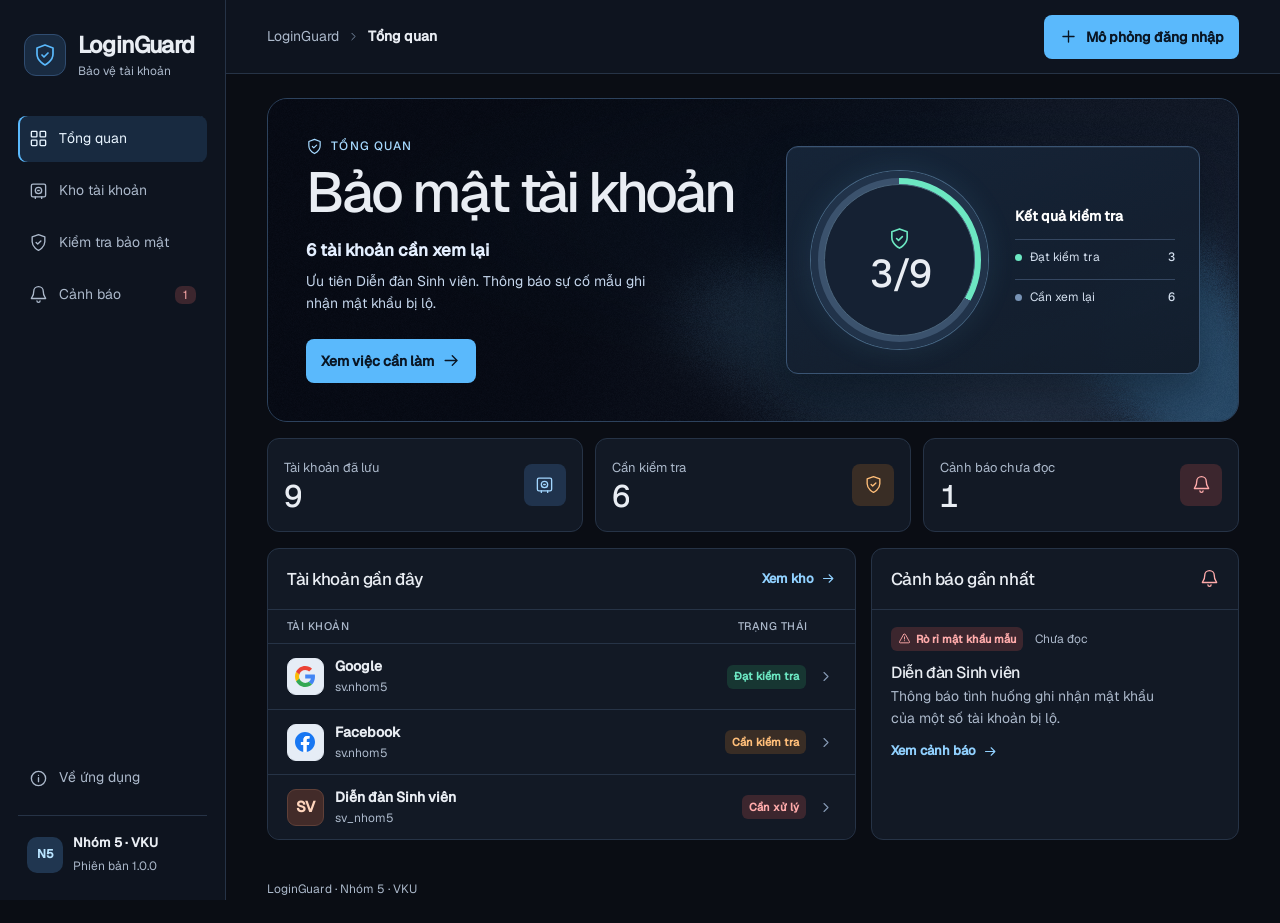
==== commit 05a5b4ad: "Add files via upload" ====
--- a/app.html
+++ b/app.html
@@ -7,9 +7,9 @@
   <meta name="site-kind" content="software">
   <meta name="theme-color" content="#0a0d14">
   <meta name="description" content="Kho tài khoản, kiểm tra mật khẩu và theo dõi cảnh báo bảo mật của Nhóm 5.">
-  <meta property="og:title" content="Lá Chắn · Kho tài khoản">
+  <meta property="og:title" content="LoginGuard · Kho tài khoản">
   <meta property="og:description" content="Quản lý tài khoản và biết việc bảo mật nào cần xử lý.">
-  <title>Lá Chắn · Kho tài khoản</title>
+  <title>LoginGuard · Kho tài khoản</title>
   <link rel="icon" href="assets/favicon.png">
   <link rel="stylesheet" href="assets/fonts/fonts.css">
   <link rel="stylesheet" href="assets/taste/system.css">
@@ -57,14 +57,13 @@
     <symbol id="i-info" viewBox="0 0 24 24"><circle cx="12" cy="12" r="9"/><path d="M12 11v5m0-8h.01"/></symbol>
     <symbol id="i-refresh" viewBox="0 0 24 24"><path d="M19 8a8 8 0 1 0 1 7m-1-11v5h-5"/></symbol>
     <symbol id="i-check" viewBox="0 0 24 24"><path d="m5 12 4 4L19 6"/></symbol>
-    <symbol id="i-back" viewBox="0 0 24 24"><path d="M20 12H5m6-6-6 6 6 6"/></symbol>
   </svg>
   <a class="skip" href="#main">Bỏ qua điều hướng</a>
   <div class="app-frame">
     <aside class="sidebar">
       <a class="brand" href="#tong-quan">
         <span class="brand-mark"><svg class="icon"><use href="#i-shield"/></svg></span>
-        <span>Lá Chắn<small>Bảo vệ tài khoản</small></span>
+        <span>LoginGuard<small>Bảo vệ tài khoản</small></span>
       </a>
       <nav aria-label="Điều hướng chính">
         <a href="#tong-quan" data-route="tong-quan"><svg class="icon"><use href="#i-overview"/></svg><span>Tổng quan</span></a>
@@ -73,17 +72,16 @@
         <a href="#canh-bao" data-route="canh-bao"><svg class="icon"><use href="#i-bell"/></svg><span>Cảnh báo</span><span class="nav-count" data-unread hidden></span></a>
       </nav>
       <div class="sidebar-bottom">
-        <a class="about-button" href="index.html"><svg class="icon" aria-hidden="true"><use href="#i-back"/></svg> Trang giới thiệu</a>
         <button class="about-button" type="button" data-action="about"><svg class="icon"><use href="#i-info"/></svg> Về ứng dụng</button>
         <div class="project"><span class="avatar">N5</span><span>Nhóm 5 · VKU<small>Phiên bản 1.0.0</small></span></div>
       </div>
     </aside>
     <main id="main" tabindex="-1">
       <header class="topbar">
-        <div class="breadcrumb"><span class="breadcrumb-root">Lá Chắn</span><svg class="icon" aria-hidden="true"><use href="#i-chevron"/></svg><span id="breadcrumb">Tổng quan</span></div>
+        <div class="breadcrumb"><span class="breadcrumb-root">LoginGuard</span><svg class="icon" aria-hidden="true"><use href="#i-chevron"/></svg><span id="breadcrumb">Tổng quan</span></div>
         <button class="btn btn--primary" type="button" data-action="login"><svg class="icon"><use href="#i-plus"/></svg> Mô phỏng đăng nhập</button>
       </header>
-      <noscript><p class="empty">Hãy bật JavaScript trong trình duyệt để dùng Lá Chắn.</p></noscript>
+      <noscript><p class="empty">Hãy bật JavaScript trong trình duyệt để dùng LoginGuard.</p></noscript>
       <div class="workspace wrap">
         <section class="view" id="tong-quan" aria-labelledby="title-overview">
           <section class="hero" data-enter aria-labelledby="title-overview">
@@ -157,7 +155,7 @@
           <div id="alerts-content"></div>
         </section>
       </div>
-      <footer class="main-footer">Lá Chắn · Nhóm 5 · VKU</footer>
+      <footer class="main-footer">LoginGuard · Nhóm 5 · VKU</footer>
     </main>
   </div>
   <dialog id="dialog" aria-labelledby="dialog-title">
